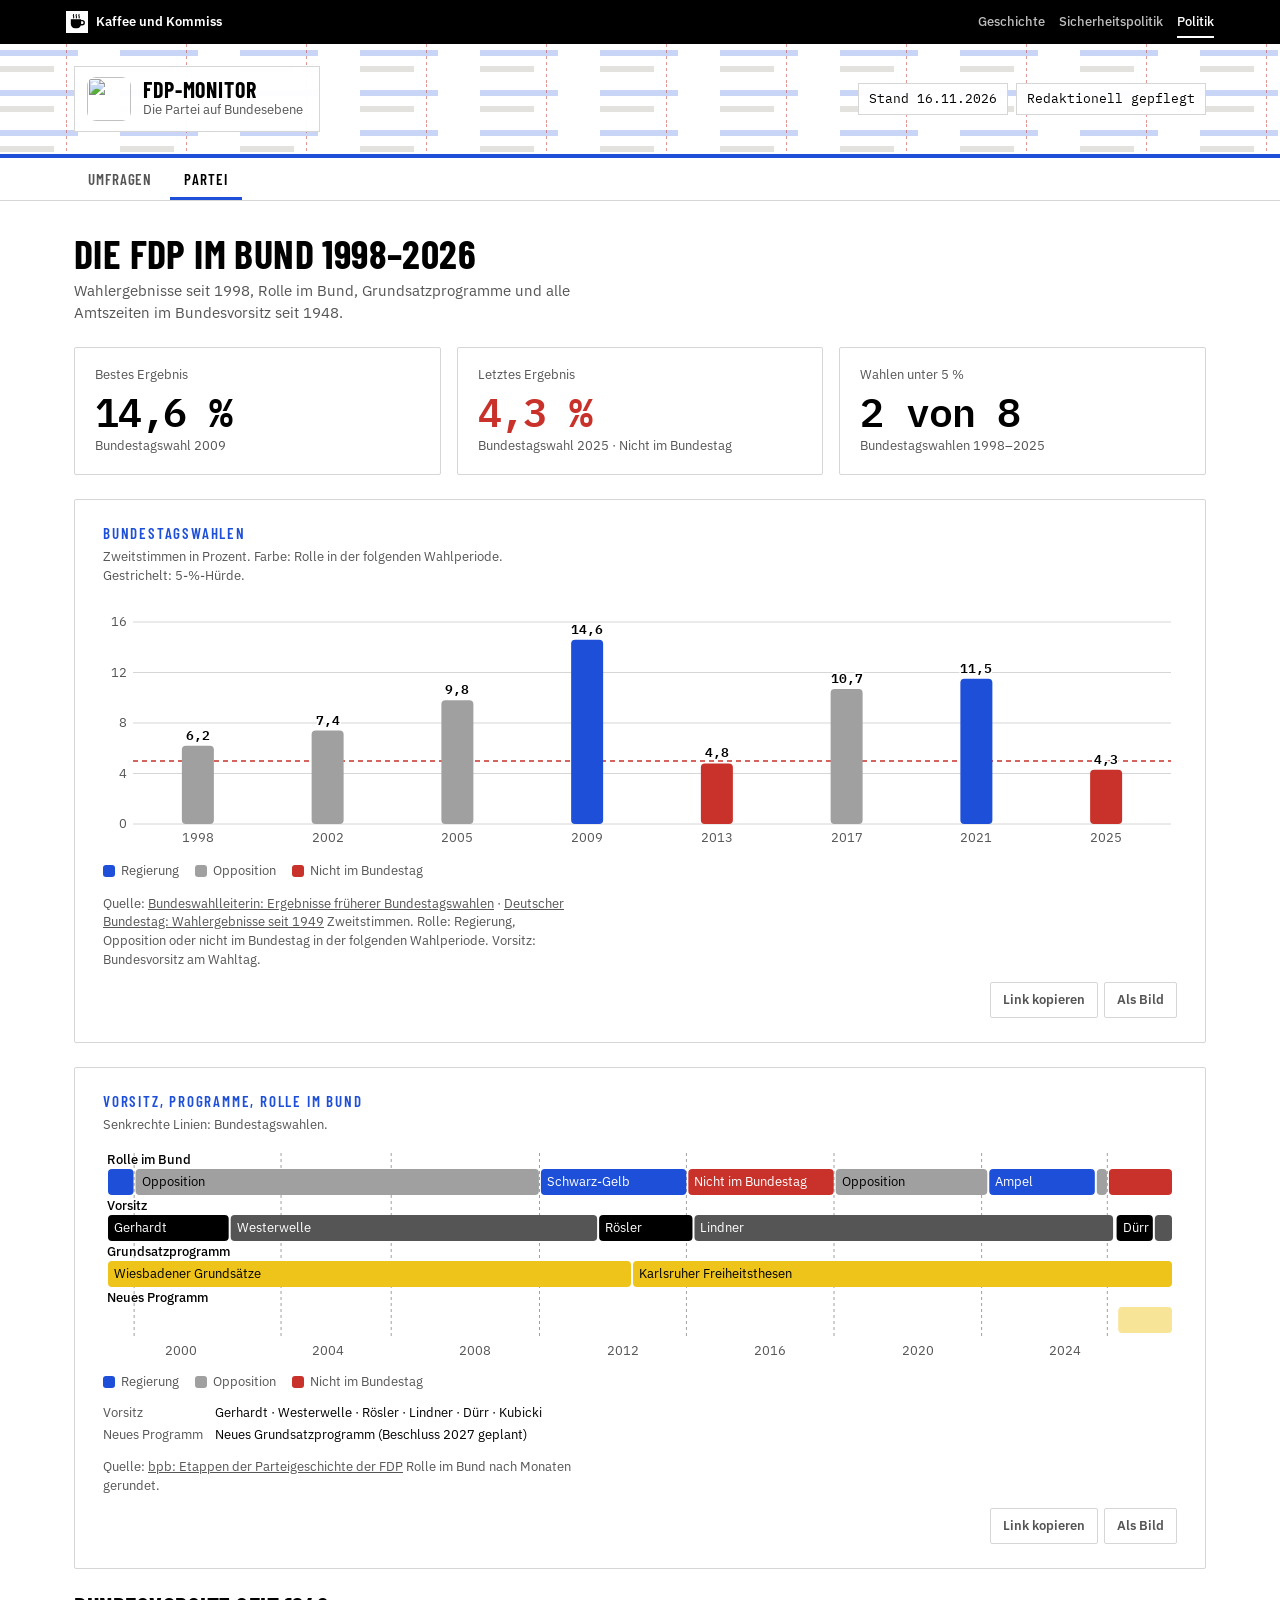
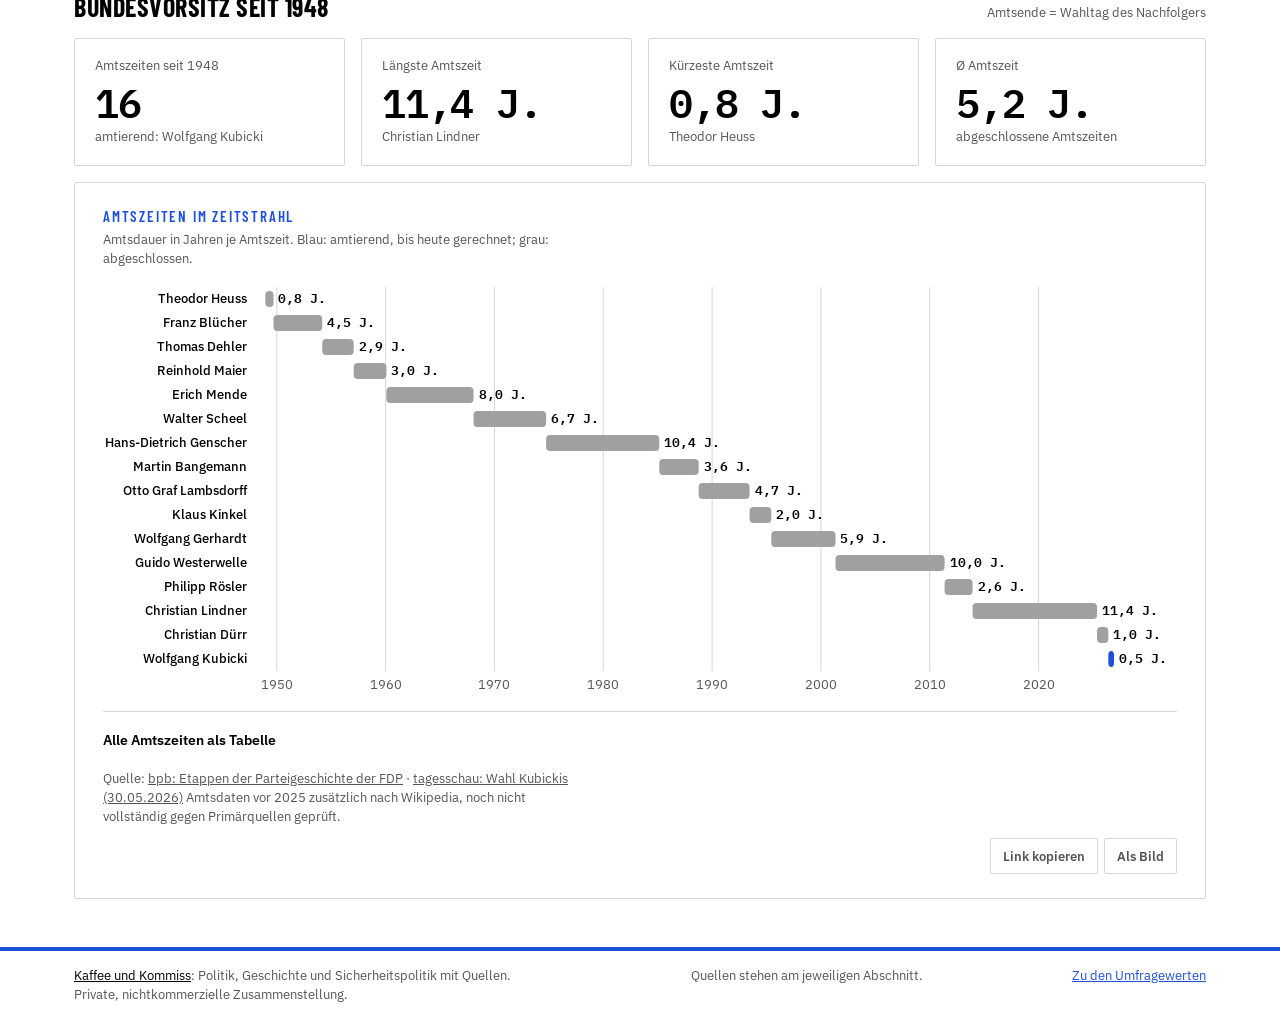
==== partei.html @ b74c3bbc "Neutrales Schwarz-Weiß und Texte wie in den anderen Monitoren - bereich.css: Tinte #000, Grau #555 s" ====
<!doctype html>
<html lang="de" class="kk-b-poli">
<head>
<meta charset="utf-8">
<meta name="viewport" content="width=device-width, initial-scale=1">
<title>FDP-Monitor · Partei</title>
<meta name="description" content="FDP auf Bundesebene 1998–2026: Wahlergebnisse, Rolle im Bund, Vorsitz und Grundsatzprogramme.">
<link rel="canonical" href="https://kaffeeundkommiss.github.io/fdp-monitor/partei.html">
<!-- Vorschaukarten für Social Media und Blogs. Bilder erzeugt og/make-og.py (Routine, wöchentlich). -->
<meta property="og:type" content="website">
<meta property="og:site_name" content="FDP-Monitor">
<meta property="og:locale" content="de_DE">
<meta property="og:title" content="FDP-Monitor · Partei">
<meta property="og:description" content="FDP auf Bundesebene 1998–2026: Wahlergebnisse, Rolle im Bund, Vorsitz und Grundsatzprogramme.">
<meta property="og:url" content="https://kaffeeundkommiss.github.io/fdp-monitor/partei.html">
<meta property="og:image" content="https://kaffeeundkommiss.github.io/fdp-monitor/og/partei.png">
<meta property="og:image:width" content="1200">
<meta property="og:image:height" content="630">
<meta property="og:image:alt" content="Balkendiagramm der FDP-Bundestagswahlergebnisse seit 1998 mit 5-%-Hürde">
<meta name="twitter:card" content="summary_large_image">
<meta name="twitter:title" content="FDP-Monitor · Partei">
<meta name="twitter:description" content="FDP auf Bundesebene 1998–2026: Wahlergebnisse, Rolle im Bund, Vorsitz und Grundsatzprogramme.">
<meta name="twitter:image" content="https://kaffeeundkommiss.github.io/fdp-monitor/og/partei.png">
<link rel="icon" href="icons/favicon.ico" sizes="32x32">
<link rel="icon" href="icons/favicon.svg" type="image/svg+xml">
<link rel="apple-touch-icon" sizes="180x180" href="icons/apple-touch-icon.png">
<link rel="manifest" href="manifest.webmanifest">
<meta name="theme-color" content="#000000">
<meta name="apple-mobile-web-app-title" content="FDP-Monitor">
<meta name="apple-mobile-web-app-capable" content="yes">
<link rel="preconnect" href="https://fonts.googleapis.com">
<link rel="preconnect" href="https://fonts.gstatic.com" crossorigin>
<link href="https://fonts.googleapis.com/css2?family=Barlow+Condensed:wght@500;600;700&family=IBM+Plex+Sans:wght@400;500;600;700&family=IBM+Plex+Mono:wght@400;500;600&display=swap" rel="stylesheet">
<link rel="stylesheet" href="basis.css">
<link rel="stylesheet" href="partei.css?v=2">
<link rel="stylesheet" href="bereich.css?v=2">
</head>
<body>
<div class="kk-leiste"><div class="kk-in">
  <a class="kk-haus" href="https://kaffeeundkommiss.github.io/"><img src="kk-tasse.svg" alt="" width="22" height="22"><span>Kaffee und Kommiss</span></a>
  <nav class="kk-bereiche" aria-label="Bereiche"><a href="https://kaffeeundkommiss.github.io/erster-Weltkrieg/">Geschichte</a><a href="https://kaffeeundkommiss.github.io/sicherheitspolitik/"><span class="kk-lang">Sicherheitspolitik</span><span class="kk-kurz">Sicherheit</span></a><a href="https://kaffeeundkommiss.github.io/politik/" aria-current="true">Politik</a></nav>
</div></div>

<header class="top">
  <div class="wrap">
    <div class="marke">
      <img src="icons/icon.svg" width="40" height="40" alt="">
      <div>
        <div class="name">FDP-Monitor</div>
        <div class="unter">Die Partei auf Bundesebene</div>
      </div>
    </div>
    <div class="badges">
      <span id="stand">Stand wird geladen …</span>
      <span>Redaktionell gepflegt</span>
    </div>
  </div>
</header>
<nav class="seiten" aria-label="Seiten">
  <div class="wrap">
    <a href="index.html">Umfragen</a>
    <a href="partei.html" aria-current="page">Partei</a>
  </div>
</nav>

<main>
  <section class="einleitung">
    <h1>Die FDP im Bund 1998–2026</h1>
    <p>Wahlergebnisse seit 1998, Rolle im Bund, Grundsatzprogramme und alle Amtszeiten im Bundesvorsitz seit 1948.</p>
  </section>

  <section class="kennzahlen" id="kennzahlen" aria-label="Kennzahlen"></section>

  <section class="karte diagramm" id="bundestagswahlen" aria-labelledby="wahlen-titel" data-teilen="Bundestagswahlen" data-quelle="Bundeswahlleiterin">
    <h2 id="wahlen-titel">Bundestagswahlen</h2>
    <p class="sub">Zweitstimmen in Prozent. Farbe: Rolle in der folgenden Wahlperiode. Gestrichelt: 5-%-Hürde.</p>
    <div class="chart" id="chart-wahlen"></div>
    <div class="legende" id="legende-wahlen"></div>
    <p class="quelle" data-beleg="wahlen"></p>
  </section>


  <section class="karte diagramm" id="zeitleiste" aria-labelledby="zeit-titel" data-teilen="Vorsitz, Programme, Rolle im Bund" data-quelle="bpb, Bundeswahlleiterin">
    <h2 id="zeit-titel">Vorsitz, Programme, Rolle im Bund</h2>
    <p class="sub">Senkrechte Linien: Bundestagswahlen.</p>
    <div class="chart" id="chart-zeit"></div>
    <div class="legende" id="legende-zeit"></div>
    <dl class="zeit-schluessel" id="schluessel-zeit" hidden></dl>
    <p class="quelle" data-beleg="zeitleiste"></p>
  </section>

  <section class="vorsitz" id="vorsitz" aria-labelledby="vorsitz-titel">
    <div class="kopfzeile">
      <h2 id="vorsitz-titel">Bundesvorsitz seit 1948</h2>
      <span class="hint">Amtsende = Wahltag des Nachfolgers</span>
    </div>
    <div class="kennzahlen" id="vorsitz-kennzahlen"></div>
    <div class="karte diagramm" id="vorsitzende" data-teilen="Bundesvorsitz" data-quelle="bpb, tagesschau">
      <h2 id="vorsitz-chart-titel">Amtszeiten im Zeitstrahl</h2>
      <p class="sub">Amtsdauer in Jahren je Amtszeit. Blau: amtierend, bis heute gerechnet; grau: abgeschlossen.</p>
      <div class="chart" id="chart-vorsitz"></div>
      <details class="vtab">
        <summary>Alle Amtszeiten als Tabelle</summary>
        <div class="tabelle">
          <table id="tabelle-vorsitz">
            <thead><tr><th class="zahl">Nr.</th><th>Name</th><th>Beginn</th><th>Ende</th><th class="zahl">Jahre</th></tr></thead>
            <tbody></tbody>
          </table>
        </div>
      </details>
      <p class="quelle" data-beleg="vorsitz"></p>
    </div>
  </section>

</main>

<footer>
  <div class="wrap">
    <p class="kk-satz"><a href="https://kaffeeundkommiss.github.io/">Kaffee und Kommiss</a>: Politik, Geschichte und Sicherheitspolitik mit Quellen. Private, nichtkommerzielle Zusammenstellung.</p>
    <span>Quellen stehen am jeweiligen Abschnitt.</span>
    <span><a href="index.html">Zu den Umfragewerten</a></span>
  </div>
</footer>

<!-- ?v= bei jeder Änderung an monitor-utils.js / partei-utils.js hochzählen (Browser-Cache). -->
<script src="monitor-utils.js?v=3"></script>
<script src="partei-utils.js?v=3"></script>
<script src="teilen.js?v=2"></script>
<script src="partei-seite.js?v=3"></script>
</body>
</html>
---- basis.css ----
/* Kaffee und Kommiss: gemeinsames Grundsystem aller Bereiche (Variante B, 08.11.2026).
   Original im Repo kaffeeundkommiss/kaffeeundkommiss.github.io, Kopien in den Bereichs-Repos bitte gleich halten.
   Jeder Bereich setzt nur --kk-akzent, --kk-akzent-hell, --kk-kopf, --kk-muster und --kk-markierung. */
:root{
  --kk-grund:#F3F0E8; --kk-papier:#FFFDF8; --kk-tinte:#23211C; --kk-grau:#625B4E; --kk-linie:#DAD2C2;
  --kk-schild:rgba(255,253,248,.95); --kk-dimm:transparent;
  --kk-leiste:#000000; --kk-leiste-ink:#FFFFFF; --kk-leiste-mute:#BDBDBD;
  --kk-titel:"Barlow Condensed","Arial Narrow",system-ui,sans-serif;
  --kk-text:"IBM Plex Sans",system-ui,-apple-system,"Segoe UI",sans-serif;
  --kk-mono:"IBM Plex Mono",ui-monospace,"SF Mono",Menlo,monospace;
  --kk-max:960px;
  --kk-akzent:#2C281F; --kk-akzent-hell:#EEE6D6; --kk-kopf:#E9E2D3; --kk-muster:none; --kk-markierung:#CBB18C;
}
@media (prefers-color-scheme: dark){
  :root:not([data-theme="light"]){
    --kk-grund:#1D1B16; --kk-papier:#26231C; --kk-tinte:#ECE5D6; --kk-grau:#B3A891; --kk-linie:#3B362B;
    --kk-schild:rgba(38,35,28,.95); --kk-dimm:rgba(20,18,14,.5); --kk-leiste:#000000;
    --kk-akzent:#CBB18C; --kk-akzent-hell:#3A3427; --kk-kopf:#2E2A22;
  }
}
:root[data-theme="dark"]{
  --kk-grund:#1D1B16; --kk-papier:#26231C; --kk-tinte:#ECE5D6; --kk-grau:#B3A891; --kk-linie:#3B362B;
  --kk-schild:rgba(38,35,28,.95); --kk-dimm:rgba(20,18,14,.5); --kk-leiste:#000000;
  --kk-akzent:#CBB18C; --kk-akzent-hell:#3A3427; --kk-kopf:#2E2A22;
}

/* Leiste ganz oben: Rückweg zur Startseite und Wechsel zwischen den Bereichen.
   Seit 10.11.2026 auf allen Seiten fest Schwarz-Weiß (schwarze Tasse auf Weiß), unabhängig von Bereich und Modus. */
.kk-leiste{background:#000;color:#fff;font:500 13px/1.2 var(--kk-text)}
.kk-leiste .kk-in{max-width:var(--kk-max);margin:0 auto;padding:6px max(16px,env(safe-area-inset-right,0px)) 6px max(16px,env(safe-area-inset-left,0px));
  display:flex;align-items:center;justify-content:space-between;gap:12px}
.kk-haus{display:inline-flex;align-items:center;gap:8px;color:inherit;text-decoration:none;font-weight:600;white-space:nowrap;min-height:32px}
.kk-haus img{width:22px;height:22px;flex:none}
.kk-bereiche{display:flex;gap:14px}
.kk-bereiche a{color:#BDBDBD;text-decoration:none;white-space:nowrap;padding:8px 0 6px;border-bottom:2px solid transparent}
.kk-bereiche a:hover{color:#fff}
.kk-bereiche a[aria-current]{color:#fff;border-bottom-color:#fff}
.kk-leiste a:focus-visible{outline:2px solid #fff;outline-offset:2px}
.kk-kurz{display:none}
@media (max-width:520px){ .kk-lang{display:none} .kk-kurz{display:inline} .kk-bereiche{gap:12px} }
@media (max-width:360px){ .kk-haus span{display:none} }

/* Kopfband mit Bereichsmuster und Schild */
.kk-kopf{background:linear-gradient(var(--kk-dimm),var(--kk-dimm)),var(--kk-muster),var(--kk-kopf);border-bottom:4px solid var(--kk-akzent)}
.kk-schild{display:inline-flex;align-items:center;gap:12px;background:var(--kk-schild);padding:10px 16px 10px 12px;border:1px solid var(--kk-linie);color:var(--kk-tinte);text-decoration:none}
.kk-name{font:700 22px/1.05 var(--kk-titel);text-transform:uppercase;letter-spacing:.04em}
.kk-unter{font:400 13px/1.35 var(--kk-text);color:var(--kk-grau)}

/* Fuß */
.kk-fuss{border-top:4px solid var(--kk-akzent);background:var(--kk-papier);color:var(--kk-grau);font:400 13px/1.5 var(--kk-text)}
.kk-fuss .kk-in{max-width:var(--kk-max);margin:0 auto;padding:14px 16px 28px}
.kk-fuss p{margin:4px 0}
.kk-fuss a{color:var(--kk-tinte)}

/* Bereiche: Akzentfarbe, Kopfmuster, Markierung in der Leiste. Klasse am <html>-Element. */
.kk-b-gesch{--kk-akzent:#AD281D;--kk-akzent-hell:#F3DEDA;--kk-kopf:#E4E6E0;--kk-markierung:#E4533F;--kk-muster:url("data:image/svg+xml,%3Csvg xmlns='http://www.w3.org/2000/svg' width='48' height='48'%3E%3Cpath d='M0 .5H48M.5 0V48' stroke='%23AD281D' stroke-opacity='.25'/%3E%3Cpath d='M0 24.5H48M24.5 0V48' stroke='%23787060' stroke-opacity='.14'/%3E%3C/svg%3E")}
.kk-b-sipo{--kk-akzent:#4C5233;--kk-akzent-hell:#E4E5D6;--kk-kopf:#CBB18C;--kk-markierung:#A4AE7A;--kk-muster:url("tarn.svg")}
.kk-b-poli{--kk-akzent:#1E4FD8;--kk-akzent-hell:#E3EAFB;--kk-kopf:#ECEEF3;--kk-markierung:#7C9BF0;--kk-muster:url("data:image/svg+xml,%3Csvg xmlns='http://www.w3.org/2000/svg' width='120' height='40'%3E%3Crect y='6' width='78' height='6' fill='%231E4FD8' fill-opacity='.24'/%3E%3Crect y='22' width='54' height='6' fill='%23787060' fill-opacity='.2'/%3E%3Cpath d='M66.5 0V40' stroke='%23C8322B' stroke-opacity='.5' stroke-dasharray='3 3'/%3E%3C/svg%3E")}
@media (prefers-color-scheme: dark){
  :root.kk-b-gesch:not([data-theme="light"]),:root:not([data-theme="light"]) .kk-b-gesch{--kk-akzent:#E4533F;--kk-akzent-hell:#3D2420;--kk-kopf:#24221D;--kk-markierung:#E4533F}
  :root.kk-b-sipo:not([data-theme="light"]),:root:not([data-theme="light"]) .kk-b-sipo{--kk-akzent:#A4AE7A;--kk-akzent-hell:#2F3324;--kk-kopf:#CBB18C;--kk-markierung:#A4AE7A}
  :root.kk-b-poli:not([data-theme="light"]),:root:not([data-theme="light"]) .kk-b-poli{--kk-akzent:#7C9BF0;--kk-akzent-hell:#1F2740;--kk-kopf:#22242A;--kk-markierung:#7C9BF0}
}
:root[data-theme="dark"].kk-b-gesch,:root[data-theme="dark"] .kk-b-gesch{--kk-akzent:#E4533F;--kk-akzent-hell:#3D2420;--kk-kopf:#24221D;--kk-markierung:#E4533F}
:root[data-theme="dark"].kk-b-sipo,:root[data-theme="dark"] .kk-b-sipo{--kk-akzent:#A4AE7A;--kk-akzent-hell:#2F3324;--kk-kopf:#CBB18C;--kk-markierung:#A4AE7A}
:root[data-theme="dark"].kk-b-poli,:root[data-theme="dark"] .kk-b-poli{--kk-akzent:#7C9BF0;--kk-akzent-hell:#1F2740;--kk-kopf:#22242A;--kk-markierung:#7C9BF0}

/* Lesefluss: Zeilenlänge für Fließtext begrenzen. 36em ergibt etwa 70–75 Zeichen je Zeile (Startwert).
   :where() hat keine Spezifität, seiteneigene max-width-Regeln gehen daher immer vor. */
:where(p,dd){max-width:36em}
:where(.srcs,.srclist)>li{max-width:40em}
/* Kurze Übergänge für Links und Schaltflächen, abgeschaltet bei „Bewegung reduzieren“ */
:where(a,button,summary){transition:color .15s ease,background-color .15s ease,border-color .15s ease,text-decoration-color .15s ease,opacity .15s ease}
@media (prefers-reduced-motion:reduce){:where(a,button,summary){transition:none}}
---- partei.css ----
/* Gestaltung von partei.html. */
  /* Farben und Schrift wie index.html. Rollen: Regierung = --ueber, Opposition = --opp,
     nicht im Bundestag = --huerde (dieselbe Farbe wie die 5-%-Hürde). */
  :root{
    --bg:#F5F6F2; --paper:#FFFFFF; --ink:#171A21; --mute:#5E6470; --line:#E3E5DE;
    --rail:#EEF0EA; --hair:#F0F1EC;
    --ueber:#1E4FD8; --huerde:#C8322B; --opp:#A0A0A0;
    --body:"IBM Plex Sans",system-ui,sans-serif;
    --mono:"IBM Plex Mono",ui-monospace,monospace;
    --max:1180px; --r:14px;
  }
  *{box-sizing:border-box}
  html{-webkit-text-size-adjust:100%}
  body{margin:0;background:var(--bg);color:var(--ink);font-family:var(--body);font-size:15px;line-height:1.45}
  a{color:var(--ueber)} a:hover{color:#163BA3}
  .wrap{max-width:var(--max);margin:0 auto;padding:0 24px}
  h2{margin:0;font-size:22px;font-weight:700;letter-spacing:-.01em}

  /* ---------- Kopf (wie index.html) ---------- */
  header.top{background:var(--ink);color:#F5F6F2}
  header.top .wrap{display:flex;flex-wrap:wrap;align-items:center;justify-content:space-between;gap:16px;padding-top:18px;padding-bottom:18px}
  .marke{display:flex;align-items:center;gap:14px}
  .marke img{width:40px;height:40px;display:block;border-radius:9px}
  .marke .name{font-weight:700;font-size:20px;letter-spacing:-.01em}
  .marke .unter{font-size:13px;color:#B9BDC6}
  .badges{display:flex;flex-wrap:wrap;gap:8px;font-family:var(--mono);font-size:13px}
  .badges span{padding:6px 10px;border:1px solid #3A3F4B;border-radius:6px;white-space:nowrap}
  nav.seiten{background:var(--ink);border-top:1px solid #2A2E38}
  nav.seiten .wrap{display:flex;gap:4px}
  nav.seiten a{color:#B9BDC6;text-decoration:none;font-weight:600;font-size:14px;padding:12px 14px;border-bottom:3px solid transparent}
  nav.seiten a:hover{color:#F5F6F2}
  nav.seiten a[aria-current="page"]{color:#F5F6F2;border-bottom-color:#EFC41A}
  nav.seiten a:focus-visible{outline:2px solid #EFC41A;outline-offset:-2px}

  main{max-width:var(--max);margin:0 auto;padding:32px 24px 8px;display:flex;flex-direction:column;gap:24px}
  .karte{background:var(--paper);border:1px solid var(--line);border-radius:var(--r)}
  .einleitung h1{margin:0;font-size:28px;font-weight:700;letter-spacing:-.015em}
  .einleitung p{margin:6px 0 0;color:var(--mute);max-width:36em}

  .kennzahlen{display:grid;grid-template-columns:repeat(auto-fit,minmax(200px,1fr));gap:16px}
  .kennzahlen .karte{padding:18px 20px}
  .kennzahlen .lbl{font-size:13px;color:var(--mute)}
  .kennzahlen .num{font-family:var(--mono);font-weight:600;font-size:40px;letter-spacing:-.03em;line-height:1.1;margin-top:4px}
  .kennzahlen .num.rot{color:var(--huerde)}
  .kennzahlen .sub{font-size:13px;color:var(--mute);margin-top:4px}

  .diagramm{padding:24px 28px;min-width:0}
  .diagramm h2{font-size:15px;font-weight:600;text-transform:uppercase;letter-spacing:.06em;color:var(--mute)}
  .diagramm .sub{margin:6px 0 14px;font-size:13px;color:var(--mute);max-width:36em}
  .chart{position:relative;min-height:240px}
  .chart svg{display:block;width:100%;height:auto;overflow:visible}
  .chart text{font-family:var(--body);font-size:13px;fill:var(--mute)}
  .chart text.stark{fill:var(--ink);font-weight:500}
  .chart text.wert{font-family:var(--mono);font-weight:600;fill:var(--ink)}
  /* Werte über Linien freistellen, wie .fv-frei auf der Umfrageseite */
  .chart text.frei{paint-order:stroke fill;stroke:var(--paper);stroke-width:3.5px;stroke-linejoin:round}
  .legende{display:flex;flex-wrap:wrap;gap:6px 16px;margin-top:12px;font-size:13px;color:var(--mute)}
  .legende span{display:inline-flex;align-items:center;gap:6px}
  .legende i{width:12px;height:12px;border-radius:3px;display:inline-block}

  #chart-zeit{min-height:0}
  /* Schlüssel unter der Zeitleiste: nennt, was in zu schmalen Balken nicht beschriftet ist */
  .zeit-schluessel{margin:12px 0 0;display:grid;grid-template-columns:auto 1fr;gap:4px 12px;font-size:13px;line-height:1.4}
  .zeit-schluessel dt{color:var(--mute)}
  .zeit-schluessel dd{margin:0}

  .tip{position:absolute;pointer-events:none;display:none;z-index:2;max-width:280px;
    background:var(--paper);border:1px solid var(--line);border-radius:8px;
    padding:8px 10px;font-size:13px;line-height:1.45;box-shadow:0 4px 14px rgba(23,26,33,.16)}
  .tip .k{font-family:var(--mono);color:var(--mute);margin-bottom:2px}
  .tip .m{font-weight:600}

  .kopfzeile{display:flex;justify-content:space-between;align-items:baseline;flex-wrap:wrap;gap:8px}
  .kopfzeile .hint{font-size:13px;color:var(--mute)}
  .vorsitz{display:flex;flex-direction:column;gap:16px}
  details.vtab{margin-top:16px;border-top:1px solid var(--line);padding-top:12px}
  details.vtab>summary{cursor:pointer;font-size:14px;font-weight:600;min-height:32px;display:flex;align-items:center}
  details.vtab>summary:focus-visible{outline:2px solid var(--ueber);outline-offset:2px}
  .tabelle{overflow-x:auto;margin-top:8px}
  .tabelle table{width:100%;border-collapse:collapse;font-size:14px;min-width:420px}
  .tabelle th{text-align:left;padding:8px 12px;font-size:13px;font-weight:600;text-transform:uppercase;letter-spacing:.05em;color:var(--mute)}
  .tabelle td{padding:8px 12px;border-top:1px solid var(--hair)}
  .tabelle td.zahl,.tabelle th.zahl{text-align:right;font-family:var(--mono)}
  .tabelle td.datum{font-family:var(--mono);color:var(--mute)}
  .tabelle tr.laufend td{font-weight:600}
  .quelle{margin:14px 0 0;font-size:13px;color:var(--mute)}
  .quelle a{color:var(--mute)}
  .fehler{padding:20px;font-size:14px;color:#8A1C12;background:#FDECEA;border-radius:var(--r)}

  footer{margin-top:40px}
  footer .wrap{border-top:1px solid var(--line);padding:20px 0 48px;display:flex;flex-wrap:wrap;justify-content:space-between;gap:12px;font-size:13px;color:var(--mute)}

  @media(max-width:599px){
    .wrap,main{padding-left:16px;padding-right:16px}
    main{padding-top:20px}
    .einleitung h1{font-size:24px}
    .diagramm{padding:18px 16px}
    .kennzahlen{grid-template-columns:repeat(2,minmax(0,1fr));gap:10px}
    .kennzahlen .karte{padding:14px}
    .kennzahlen .num{font-size:26px}
    .zeit-schluessel{grid-template-columns:1fr;gap:0}
    .zeit-schluessel dd{margin-bottom:8px}
  }
---- bereich.css ----
/* Bereichsnote Politik im Grundsystem Kaffee und Kommiss (basis.css): Blau, Umfragebalken im Kopfband, gelbes Signet.
   Schwarz, Weiß und neutrale Grautöne ohne Farbstich (17.11.2026); Farbe tragen nur Daten, Akzent und Signet.
   Überschreibt Grundfarben, Kopf, Navigation, Fuß und Ecken von index.html und partei.html.
   Die Seite hat keinen Dunkelmodus, deshalb bleibt auch das Grundsystem hell. */
:root.kk-b-poli { --kk-max: 1180px;
  --bg: #FFFFFF; --paper: #FFFFFF; --ink: #000000; --mute: #555555; --line: #D6D6D6; --rail: #ECECEC; --hair: #EEEEEE;
  --keine-bg: #EEEEEE; --keine-fg: #555555; --r: 2px;
  /* weiß wie Startseite und Politik-Übersicht (10.11.2026) */
  --kk-grund: #FFFFFF; --kk-papier: #FFFFFF; --kk-tinte: #000000; --kk-grau: #555555; --kk-linie: #D6D6D6;
  --kk-schild: rgba(255,255,255,.96); --kk-kopf: #FFFFFF }
@media (prefers-color-scheme: dark) { :root.kk-b-poli:not([data-theme="light"]) {
  --kk-grund: #FFFFFF; --kk-papier: #FFFFFF; --kk-tinte: #000000; --kk-grau: #555555; --kk-linie: #D6D6D6;
  --kk-schild: rgba(255,255,255,.96); --kk-dimm: transparent; --kk-leiste: #000000;
  --kk-akzent: #1E4FD8; --kk-akzent-hell: #E3EAFB; --kk-kopf: #FFFFFF; --kk-markierung: #7C9BF0; color-scheme: light } }

/* Kopf: Kopfband mit Umfragebalken statt dunklem Balken */
.kk-b-poli header.top { background: linear-gradient(var(--kk-dimm), var(--kk-dimm)), var(--kk-muster), var(--kk-kopf);
  color: var(--kk-tinte); border-bottom: 4px solid var(--kk-akzent) }
.kk-b-poli header.top .wrap { padding-top: 22px; padding-bottom: 22px }
.kk-b-poli .marke { background: var(--kk-schild); border: 1px solid var(--kk-linie); padding: 10px 16px 10px 12px; gap: 12px }
.kk-b-poli .marke img { width: 44px; height: 44px }
.kk-b-poli .marke .name { font: 700 22px/1.05 var(--kk-titel); text-transform: uppercase; letter-spacing: .04em }
.kk-b-poli .marke .unter { color: var(--kk-grau) }
.kk-b-poli .badges span { background: var(--kk-schild); border-color: var(--kk-linie); border-radius: 0 }
.kk-b-poli .badge-knopf { background: var(--kk-schild); border-color: var(--kk-akzent); color: var(--kk-akzent); border-radius: 0 }
.kk-b-poli .badge-knopf:hover { background: var(--kk-akzent); color: #fff }

/* Seitennavigation wie in den anderen Bereichen: helle Leiste, Versalien, Akzentstrich */
.kk-b-poli nav.seiten { background: var(--paper); border-top: 0; border-bottom: 1px solid var(--line) }
.kk-b-poli nav.seiten a { color: var(--mute); font: 600 15px/1.2 var(--kk-titel); text-transform: uppercase; letter-spacing: .06em; padding: 12px 14px 9px }
.kk-b-poli nav.seiten a:hover { color: var(--ink) }
.kk-b-poli nav.seiten a[aria-current="page"] { color: var(--ink); border-bottom-color: var(--kk-akzent) }
.kk-b-poli nav.seiten a:focus-visible { outline-color: var(--kk-akzent) }

/* Überschriften in der Titelschrift */
.kk-b-poli main h2 { font: 700 26px/1.1 var(--kk-titel); text-transform: uppercase; letter-spacing: .02em }
.kk-b-poli .einleitung h1 { font: 700 clamp(30px, 5vw, 40px)/1.02 var(--kk-titel); text-transform: uppercase; letter-spacing: .01em }
.kk-b-poli .ueberschrift, .kk-b-poli .diagramm h2 { font: 600 15px/1.2 var(--kk-titel); letter-spacing: .12em; text-transform: uppercase; color: var(--kk-akzent) }

/* Eckige Formen wie im Grundsystem */
.kk-b-poli .karte, .kk-b-poli .kennzahlen > div, .kk-b-poli .chip, .kk-b-poli .momentaufnahme,
.kk-b-poli details.insts > summary, .kk-b-poli button, .kk-b-poli .kachel { border-radius: 2px }

/* Fuß: gemeinsamer Abschluss mit Akzentlinie */
.kk-b-poli footer { margin-top: 40px; background: var(--paper); border-top: 4px solid var(--kk-akzent) }
.kk-b-poli footer .wrap { border-top: 0; padding: 16px 24px 28px }
.kk-b-poli footer .kk-satz { flex-basis: 100%; margin: 0; color: var(--mute) }
.kk-b-poli footer .kk-satz a { color: var(--ink) }
@media (max-width: 599px) { .kk-b-poli footer .wrap { padding-left: 16px; padding-right: 16px } }
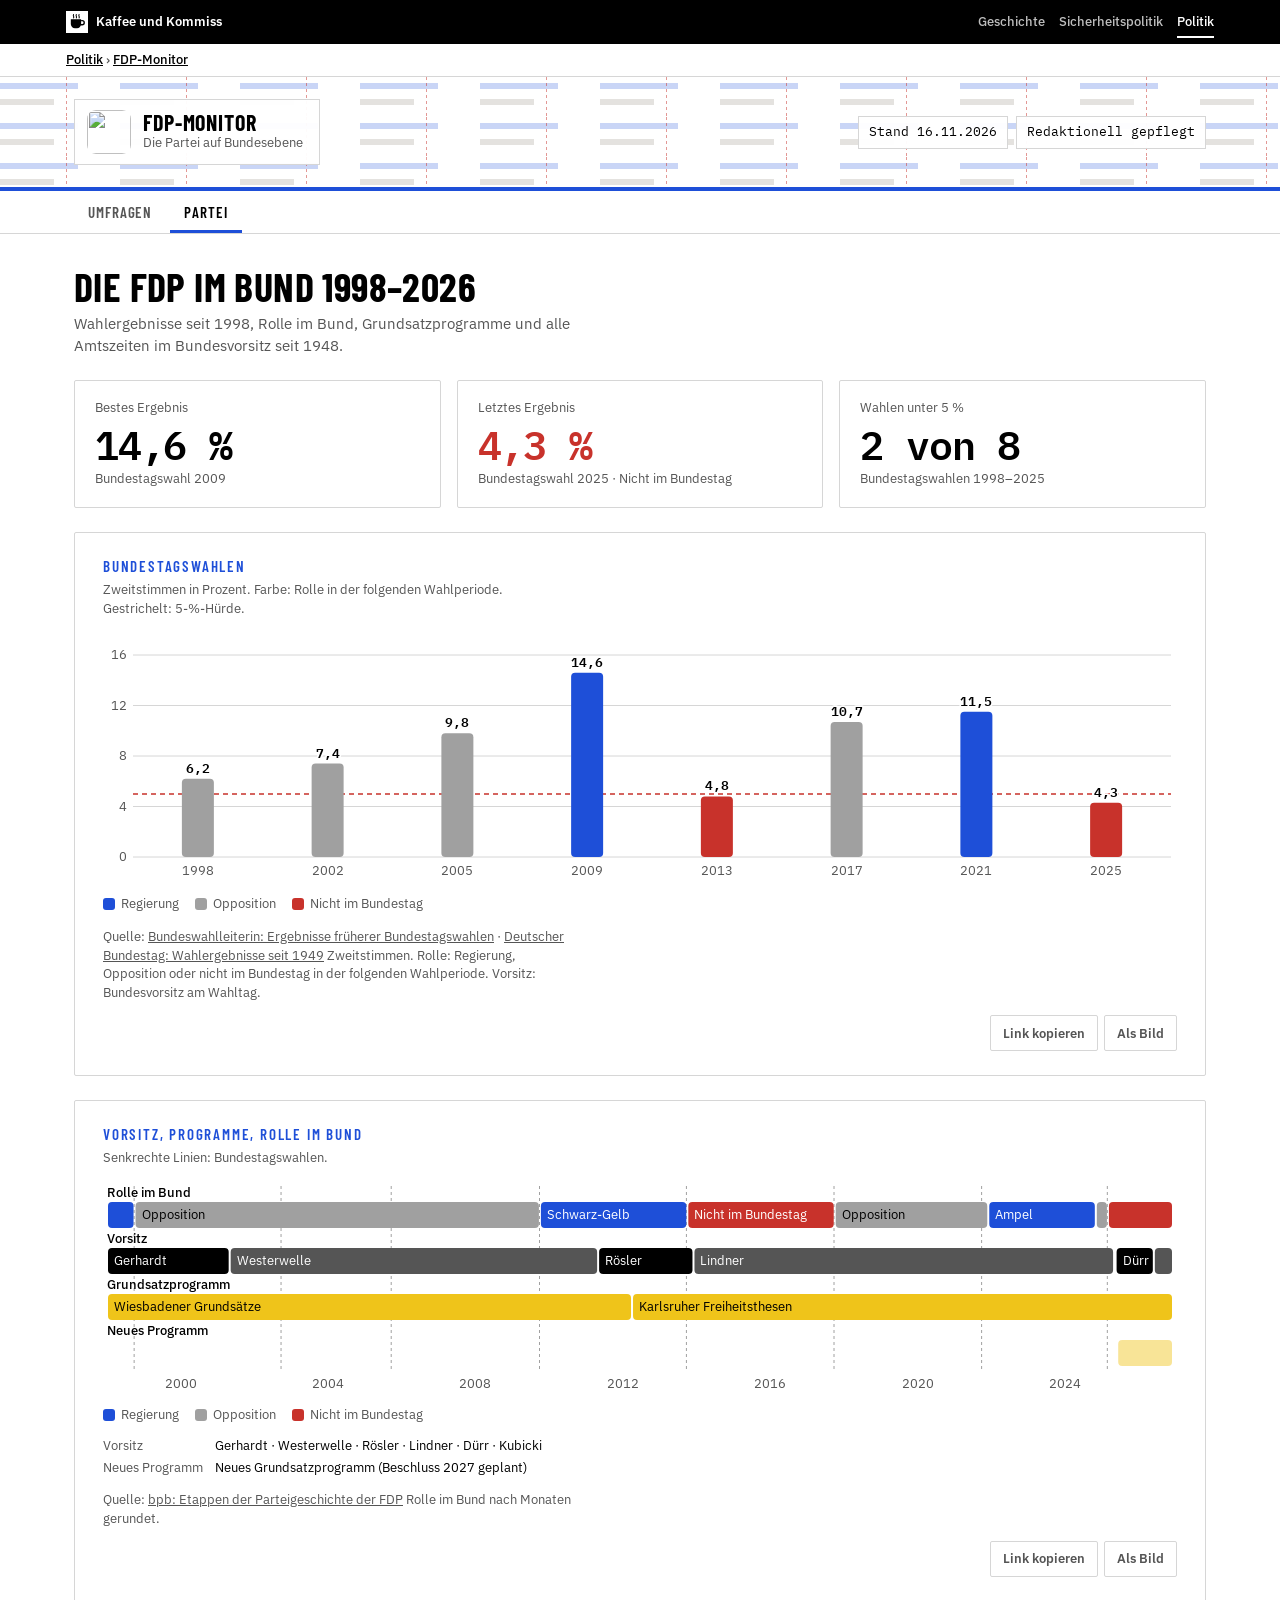
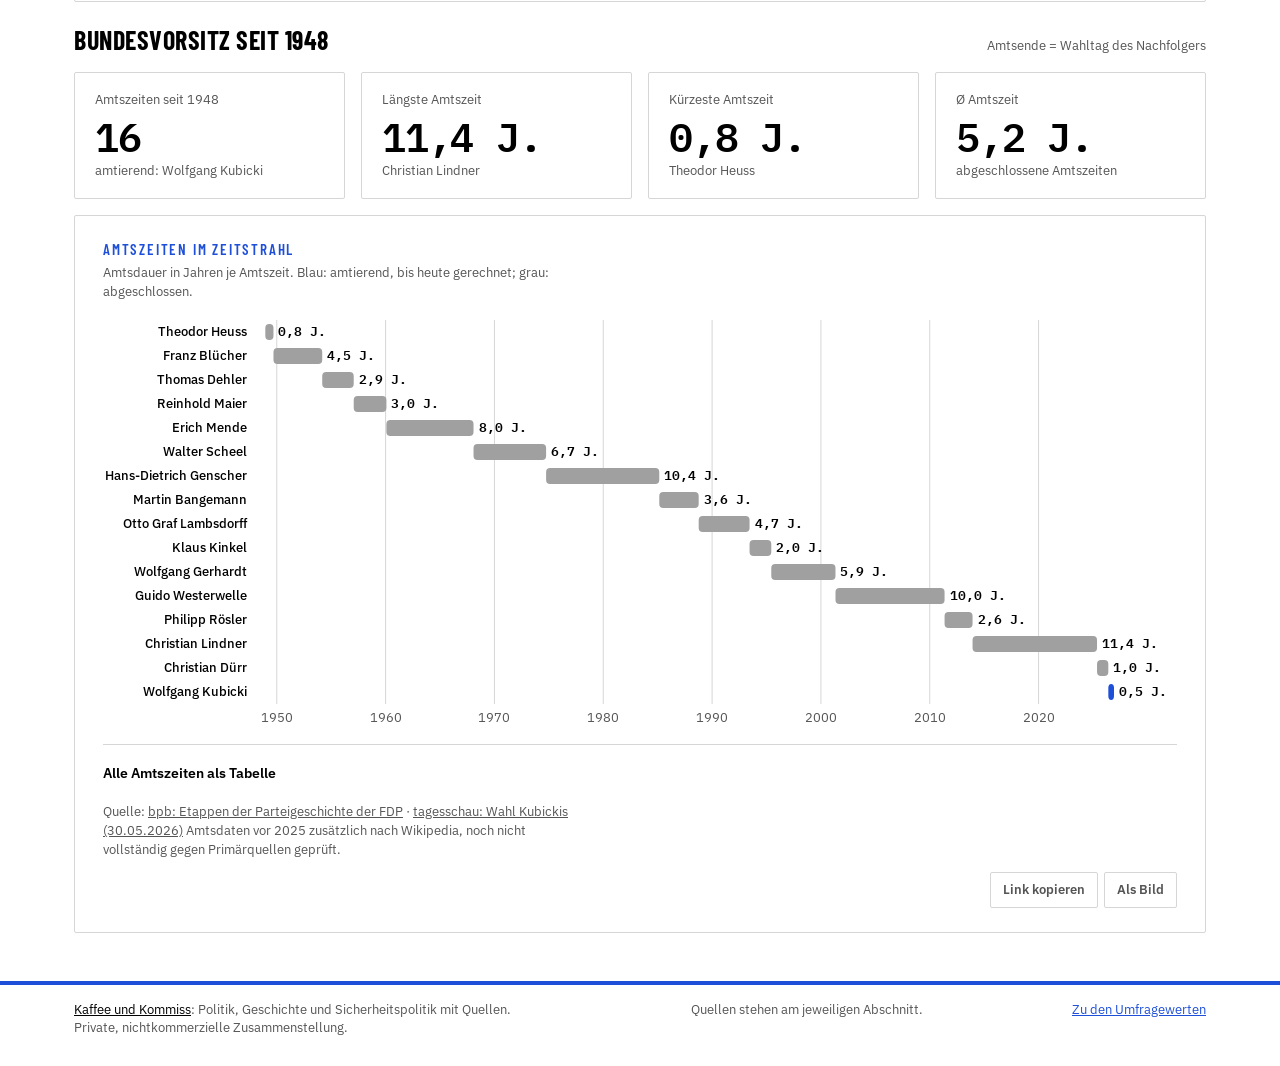
==== commit ab78325b: "Layoutprüfung: Barrierefreiheit und einheitlicher Seitenaufbau Co-Authored-By: Claude Opus 5.5 <nore" ====
--- a/partei.html
+++ b/partei.html
@@ -38,9 +38,10 @@
 <body>
 <div class="kk-leiste"><div class="kk-in">
   <a class="kk-haus" href="https://kaffeeundkommiss.github.io/"><img src="kk-tasse.svg" alt="" width="22" height="22"><span>Kaffee und Kommiss</span></a>
-  <nav class="kk-bereiche" aria-label="Bereiche"><a href="https://kaffeeundkommiss.github.io/erster-Weltkrieg/">Geschichte</a><a href="https://kaffeeundkommiss.github.io/sicherheitspolitik/"><span class="kk-lang">Sicherheitspolitik</span><span class="kk-kurz">Sicherheit</span></a><a href="https://kaffeeundkommiss.github.io/politik/" aria-current="true">Politik</a></nav>
+  <nav class="kk-bereiche" aria-label="Bereiche"><a href="https://kaffeeundkommiss.github.io/geschichte/">Geschichte</a><a href="https://kaffeeundkommiss.github.io/sicherheitspolitik/"><span class="kk-lang">Sicherheitspolitik</span><span class="kk-kurz">Sicherheit</span></a><a href="https://kaffeeundkommiss.github.io/politik/" aria-current="true">Politik</a></nav>
 </div></div>
 
+<nav class="kk-pfad" aria-label="Pfad"><div class="kk-in"><a href="https://kaffeeundkommiss.github.io/politik/">Politik</a> › <a href="index.html">FDP-Monitor</a></div></nav>
 <header class="top">
   <div class="wrap">
     <div class="marke">
--- a/basis.css
+++ b/basis.css
@@ -72,3 +72,9 @@
 /* Kurze Übergänge für Links und Schaltflächen, abgeschaltet bei „Bewegung reduzieren“ */
 :where(a,button,summary){transition:color .15s ease,background-color .15s ease,border-color .15s ease,text-decoration-color .15s ease,opacity .15s ease}
 @media (prefers-reduced-motion:reduce){:where(a,button,summary){transition:none}}
+
+/* Pfad zur Themenübersicht unter der Leiste */
+.kk-pfad{background:var(--kk-papier);border-bottom:1px solid var(--kk-linie);font:500 13px/1.4 var(--kk-text);color:var(--kk-grau)}
+.kk-pfad .kk-in{max-width:var(--kk-max);margin:0 auto;padding:7px max(16px,env(safe-area-inset-right,0px)) 7px max(16px,env(safe-area-inset-left,0px))}
+.kk-pfad a{color:var(--kk-tinte)}
+.kk-pfad [aria-current]{color:var(--kk-grau)}
--- a/bereich.css
+++ b/bereich.css
@@ -47,3 +47,6 @@
 .kk-b-poli footer .kk-satz { flex-basis: 100%; margin: 0; color: var(--mute) }
 .kk-b-poli footer .kk-satz a { color: var(--ink) }
 @media (max-width: 599px) { .kk-b-poli footer .wrap { padding-left: 16px; padding-right: 16px } }
+
+/* Monitorname ist auf der Umfrageseite die Hauptüberschrift (h1) */
+.marke h1.name { margin: 0 }
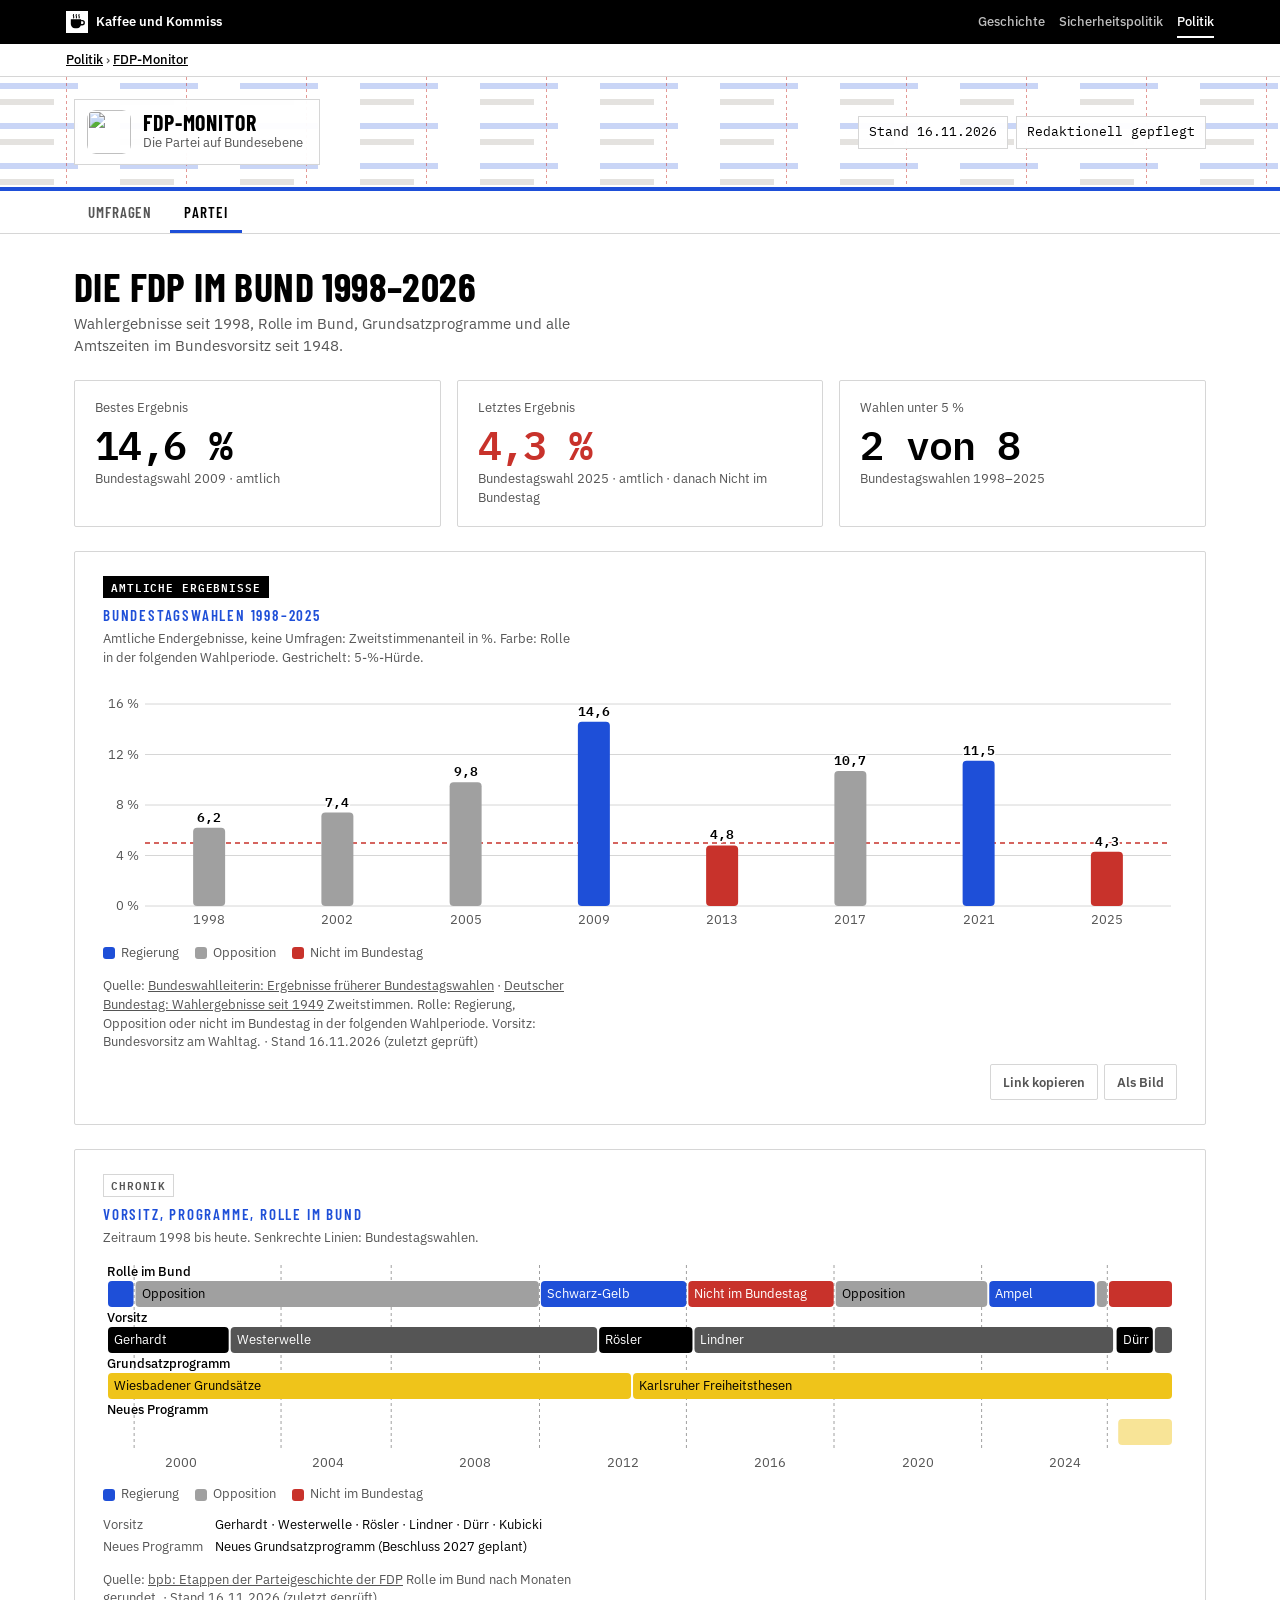
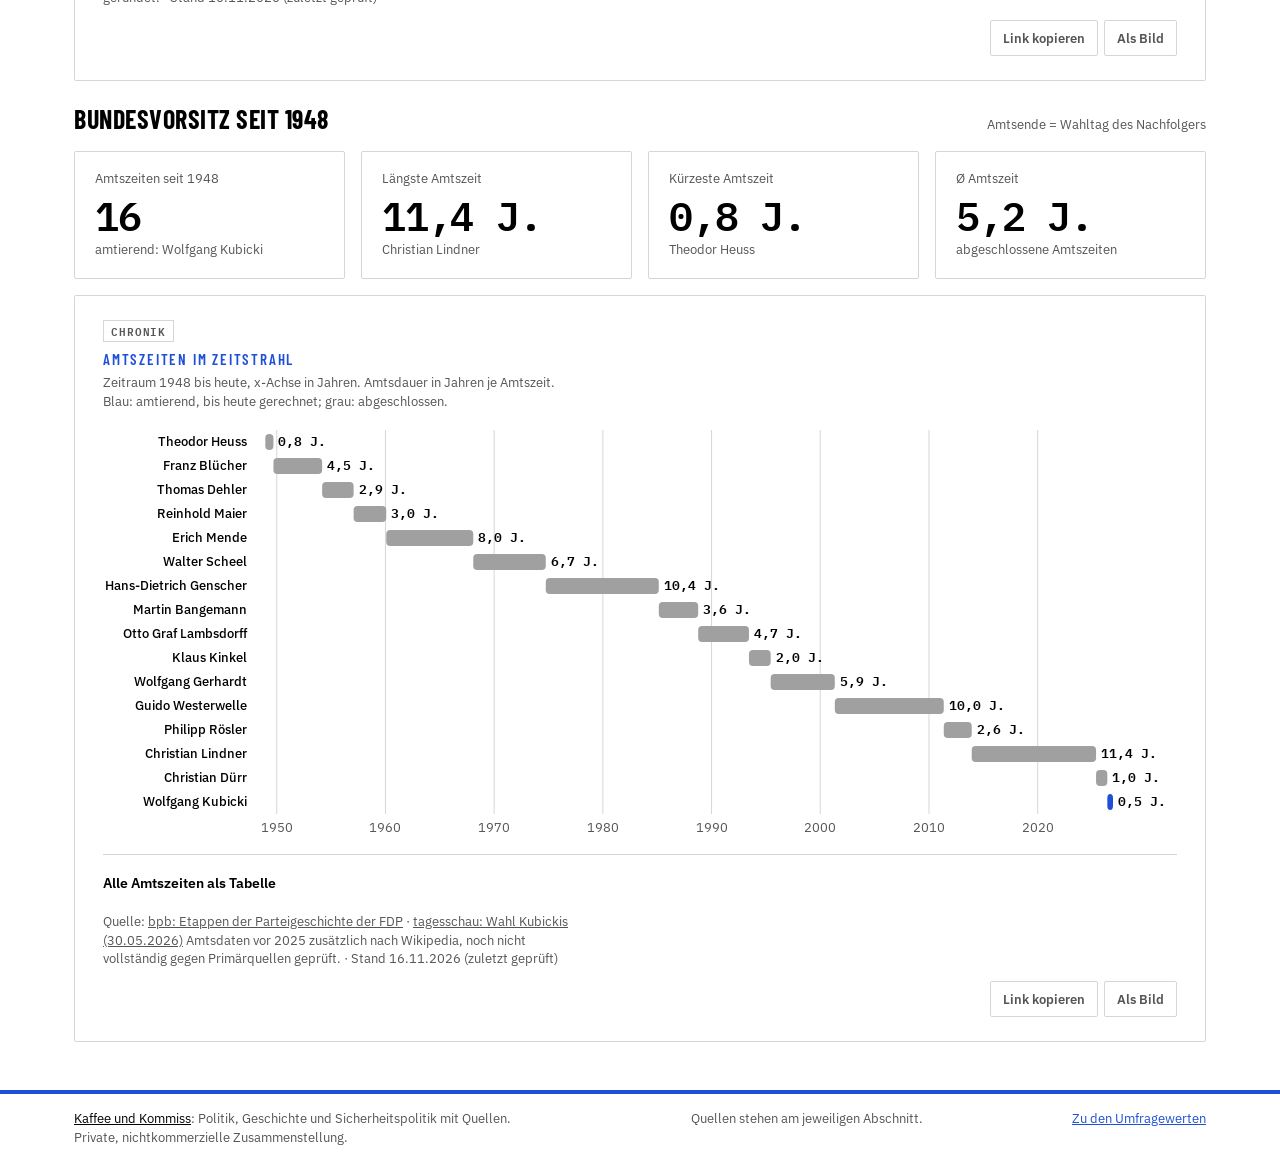
==== commit aea788b9: "Diagramme eindeutig beschriften: Umfrage, amtliches Ergebnis, Chronik Kennzeichen je Diagramm, Einhe" ====
--- a/partei.html
+++ b/partei.html
@@ -33,7 +33,7 @@
 <link href="https://fonts.googleapis.com/css2?family=Barlow+Condensed:wght@500;600;700&family=IBM+Plex+Sans:wght@400;500;600;700&family=IBM+Plex+Mono:wght@400;500;600&display=swap" rel="stylesheet">
 <link rel="stylesheet" href="basis.css">
 <link rel="stylesheet" href="partei.css?v=2">
-<link rel="stylesheet" href="bereich.css?v=2">
+<link rel="stylesheet" href="bereich.css?v=3">
 </head>
 <body>
 <div class="kk-leiste"><div class="kk-in">
@@ -73,8 +73,9 @@
   <section class="kennzahlen" id="kennzahlen" aria-label="Kennzahlen"></section>
 
   <section class="karte diagramm" id="bundestagswahlen" aria-labelledby="wahlen-titel" data-teilen="Bundestagswahlen" data-quelle="Bundeswahlleiterin">
+    <span class="art amtlich">Amtliche Ergebnisse</span>
     <h2 id="wahlen-titel">Bundestagswahlen</h2>
-    <p class="sub">Zweitstimmen in Prozent. Farbe: Rolle in der folgenden Wahlperiode. Gestrichelt: 5-%-Hürde.</p>
+    <p class="sub">Amtliche Endergebnisse, keine Umfragen: Zweitstimmenanteil in %. Farbe: Rolle in der folgenden Wahlperiode. Gestrichelt: 5-%-Hürde.</p>
     <div class="chart" id="chart-wahlen"></div>
     <div class="legende" id="legende-wahlen"></div>
     <p class="quelle" data-beleg="wahlen"></p>
@@ -82,8 +83,9 @@
 
 
   <section class="karte diagramm" id="zeitleiste" aria-labelledby="zeit-titel" data-teilen="Vorsitz, Programme, Rolle im Bund" data-quelle="bpb, Bundeswahlleiterin">
+    <span class="art chronik">Chronik</span>
     <h2 id="zeit-titel">Vorsitz, Programme, Rolle im Bund</h2>
-    <p class="sub">Senkrechte Linien: Bundestagswahlen.</p>
+    <p class="sub"><span id="zeit-zeitraum"></span>Senkrechte Linien: Bundestagswahlen.</p>
     <div class="chart" id="chart-zeit"></div>
     <div class="legende" id="legende-zeit"></div>
     <dl class="zeit-schluessel" id="schluessel-zeit" hidden></dl>
@@ -97,8 +99,9 @@
     </div>
     <div class="kennzahlen" id="vorsitz-kennzahlen"></div>
     <div class="karte diagramm" id="vorsitzende" data-teilen="Bundesvorsitz" data-quelle="bpb, tagesschau">
+      <span class="art chronik">Chronik</span>
       <h2 id="vorsitz-chart-titel">Amtszeiten im Zeitstrahl</h2>
-      <p class="sub">Amtsdauer in Jahren je Amtszeit. Blau: amtierend, bis heute gerechnet; grau: abgeschlossen.</p>
+      <p class="sub"><span id="vorsitz-zeitraum"></span>Amtsdauer in Jahren je Amtszeit. Blau: amtierend, bis heute gerechnet; grau: abgeschlossen.</p>
       <div class="chart" id="chart-vorsitz"></div>
       <details class="vtab">
         <summary>Alle Amtszeiten als Tabelle</summary>
--- a/basis.css
+++ b/basis.css
@@ -45,6 +45,13 @@
 .kk-schild{display:inline-flex;align-items:center;gap:12px;background:var(--kk-schild);padding:10px 16px 10px 12px;border:1px solid var(--kk-linie);color:var(--kk-tinte);text-decoration:none}
 .kk-name{font:700 22px/1.05 var(--kk-titel);text-transform:uppercase;letter-spacing:.04em}
 .kk-unter{font:400 13px/1.35 var(--kk-text);color:var(--kk-grau)}
+/* Handy: Kopfband flacher, damit Hauptinhalt früher sichtbar ist (Arbeitspaket 3, 22.11.2026).
+   Gilt für beide Kopfbauarten (.kk-kopf und header.top). :root:root hebt die Spezifität über die
+   seiteneigenen Regeln in style.css/bereich.css, die nach basis.css geladen werden. Desktop unverändert. */
+@media (max-width:640px){
+  :root:root .kk-kopf .kk-in,:root:root .kk-kopf .wrap,:root:root header.top>.wrap{padding-top:12px;padding-bottom:12px;row-gap:8px}
+  :root:root .kk-schild,:root:root header.top .marke{padding:7px 12px 7px 10px}
+}
 
 /* Fuß */
 .kk-fuss{border-top:4px solid var(--kk-akzent);background:var(--kk-papier);color:var(--kk-grau);font:400 13px/1.5 var(--kk-text)}
--- a/bereich.css
+++ b/bereich.css
@@ -50,3 +50,12 @@
 
 /* Monitorname ist auf der Umfrageseite die Hauptüberschrift (h1) */
 .marke h1.name { margin: 0 }
+
+/* Kennzeichen über Diagrammen (22.11.2026): Umfrage, amtliches Ergebnis oder Chronik.
+   Als Text, nicht nur als Farbe, damit es auch in Graustufen und auf Screenshots eindeutig ist.
+   Umfragen gestrichelt (Schätzung), amtliche Ergebnisse vollflächig (festgestellt). */
+.art { display: inline-block; margin: 0 0 8px; padding: 3px 7px; font: 600 11px/1.3 var(--mono, monospace);
+  letter-spacing: .08em; text-transform: uppercase; border: 1px solid; border-radius: 0; white-space: nowrap }
+.art.umfrage { color: var(--kk-akzent, #1E4FD8); border-style: dashed; background: #FFFFFF }
+.art.amtlich { color: #FFFFFF; background: #000000; border-color: #000000 }
+.art.chronik { color: #555555; border-color: #D6D6D6; background: #FFFFFF }
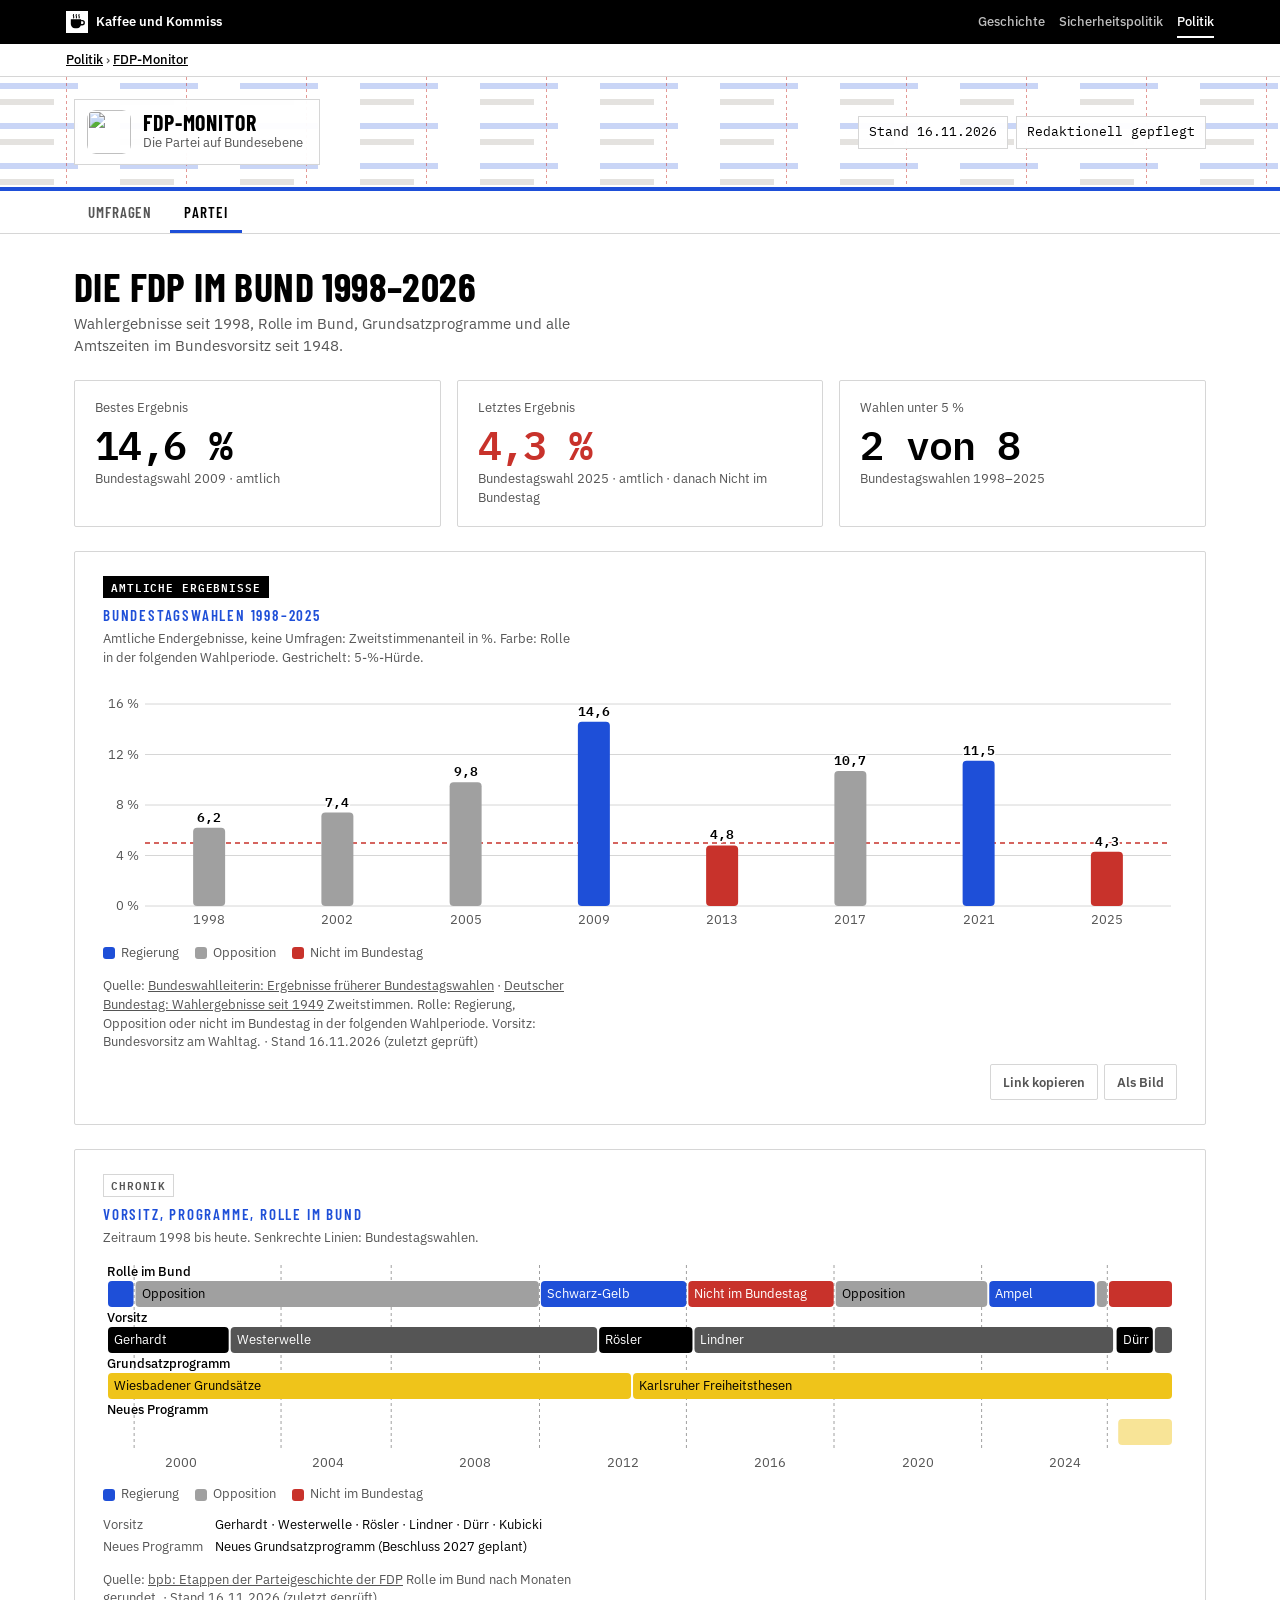
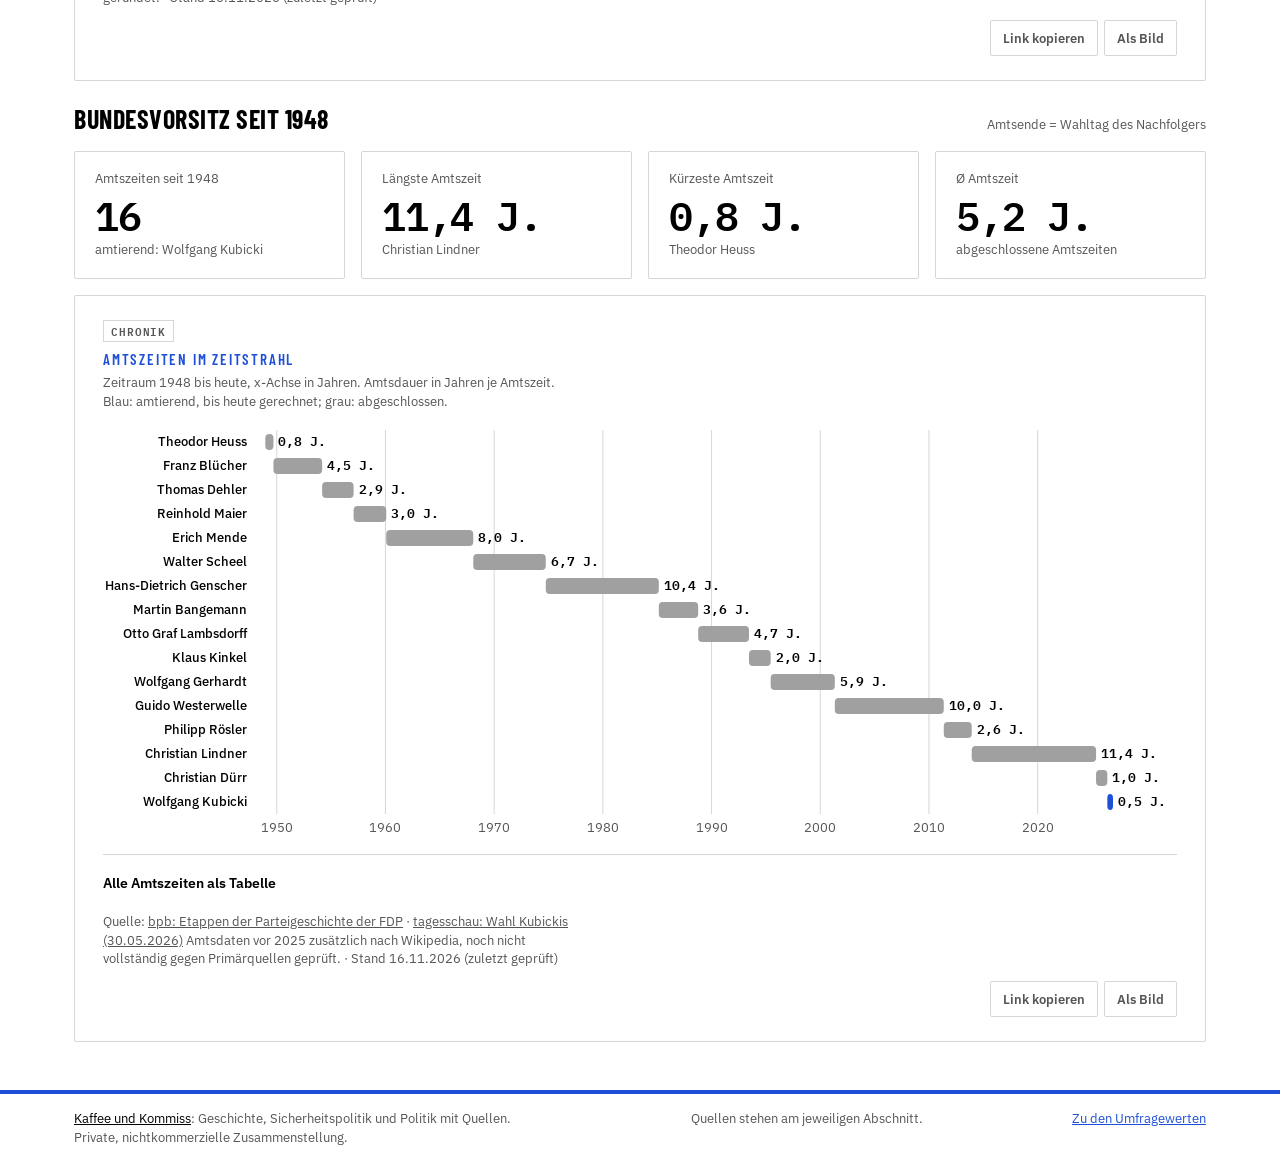
==== commit 9ffc446f: "Fußzeile/Untertitel: Reihenfolge Geschichte, Sicherheitspolitik, Politik wie Kopfleiste Co-Authored-" ====
--- a/partei.html
+++ b/partei.html
@@ -120,7 +120,7 @@
 
 <footer>
   <div class="wrap">
-    <p class="kk-satz"><a href="https://kaffeeundkommiss.github.io/">Kaffee und Kommiss</a>: Politik, Geschichte und Sicherheitspolitik mit Quellen. Private, nichtkommerzielle Zusammenstellung.</p>
+    <p class="kk-satz"><a href="https://kaffeeundkommiss.github.io/">Kaffee und Kommiss</a>: Geschichte, Sicherheitspolitik und Politik mit Quellen. Private, nichtkommerzielle Zusammenstellung.</p>
     <span>Quellen stehen am jeweiligen Abschnitt.</span>
     <span><a href="index.html">Zu den Umfragewerten</a></span>
   </div>
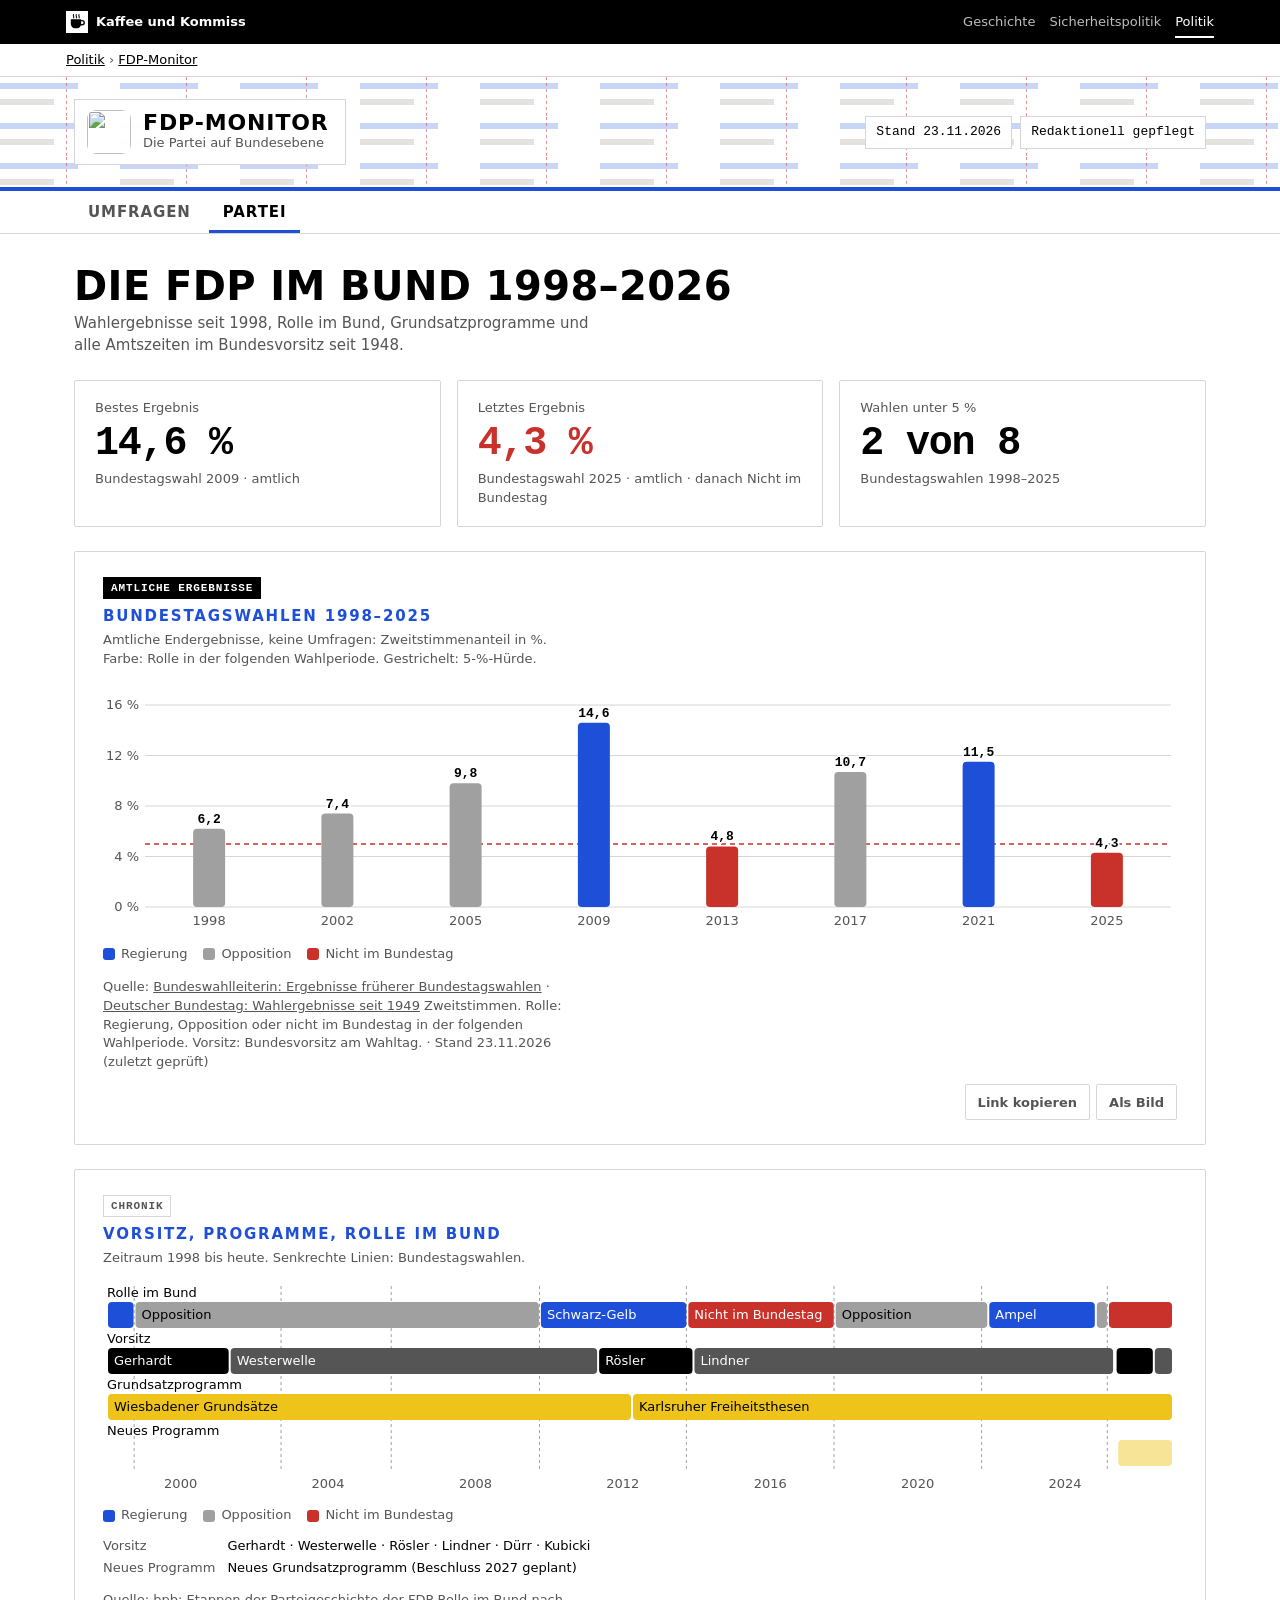
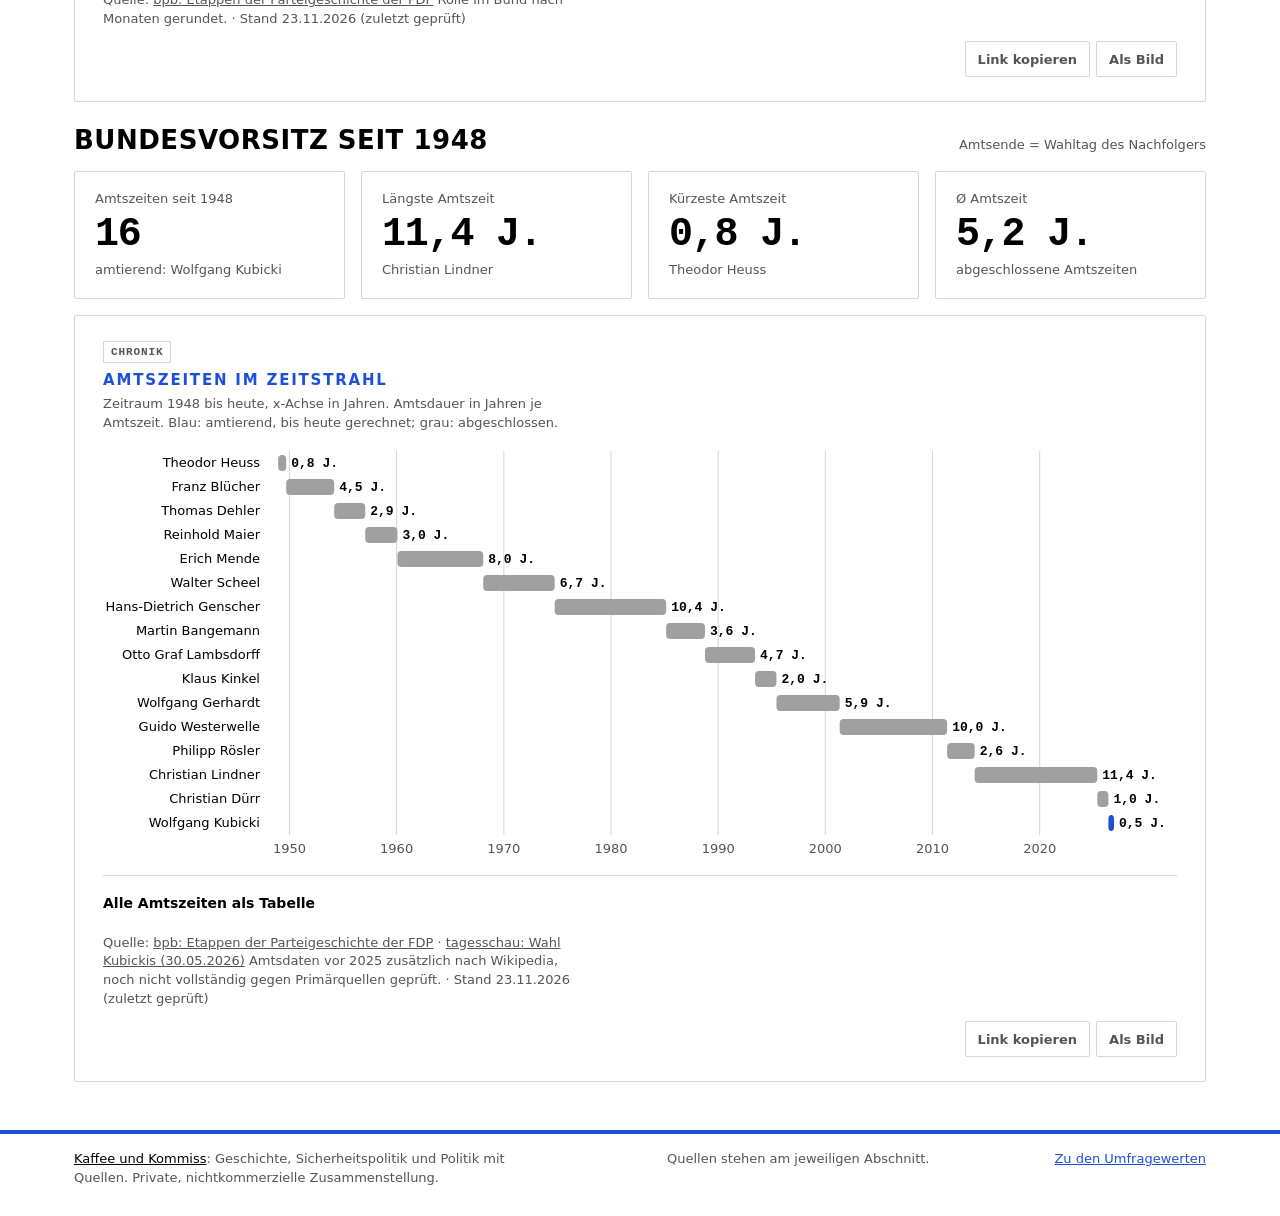
==== commit 8c06d66c: "Schriften von kaffeeundkommiss.github.io statt Google Fonts laden Google-Fonts-Links und preconnect " ====
--- a/partei.html
+++ b/partei.html
@@ -28,9 +28,7 @@
 <meta name="theme-color" content="#000000">
 <meta name="apple-mobile-web-app-title" content="FDP-Monitor">
 <meta name="apple-mobile-web-app-capable" content="yes">
-<link rel="preconnect" href="https://fonts.googleapis.com">
-<link rel="preconnect" href="https://fonts.gstatic.com" crossorigin>
-<link href="https://fonts.googleapis.com/css2?family=Barlow+Condensed:wght@500;600;700&family=IBM+Plex+Sans:wght@400;500;600;700&family=IBM+Plex+Mono:wght@400;500;600&display=swap" rel="stylesheet">
+<link rel="stylesheet" href="https://kaffeeundkommiss.github.io/schriften/schriften.css">
 <link rel="stylesheet" href="basis.css">
 <link rel="stylesheet" href="partei.css?v=2">
 <link rel="stylesheet" href="bereich.css?v=3">
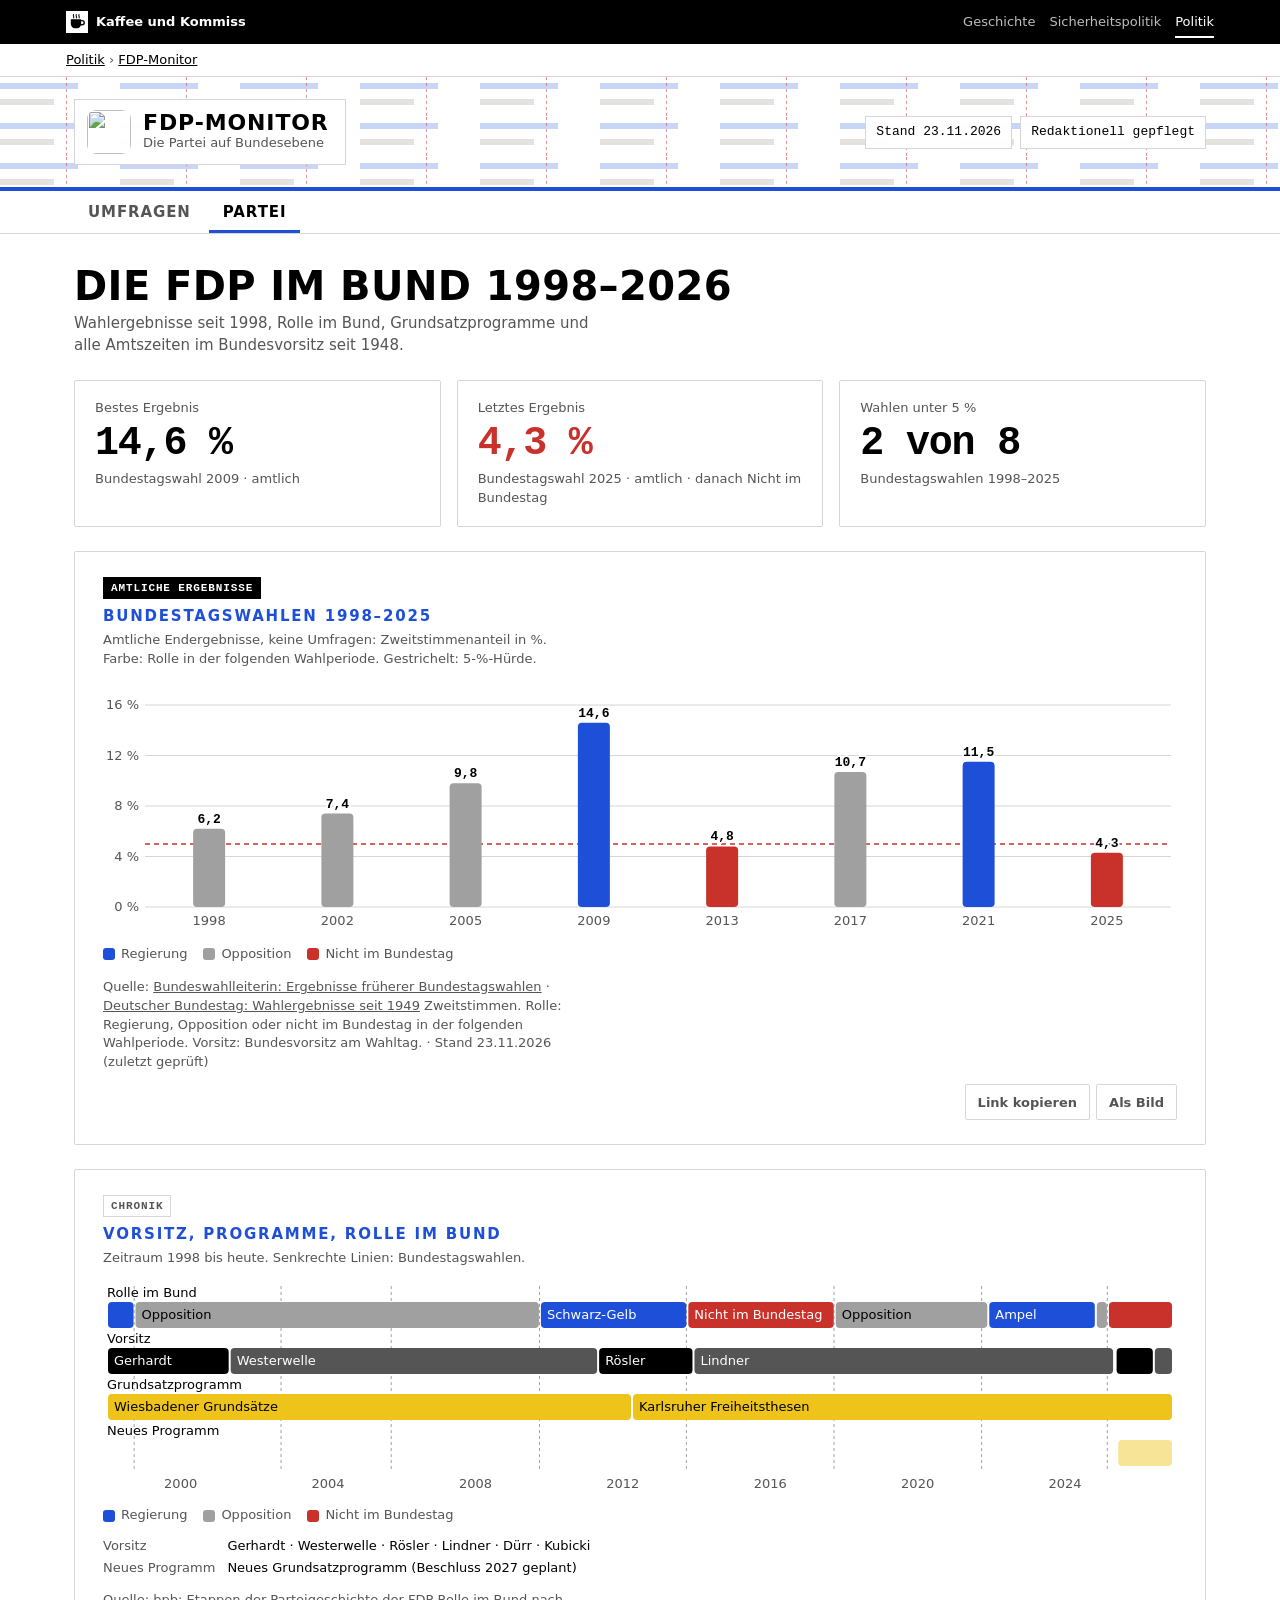
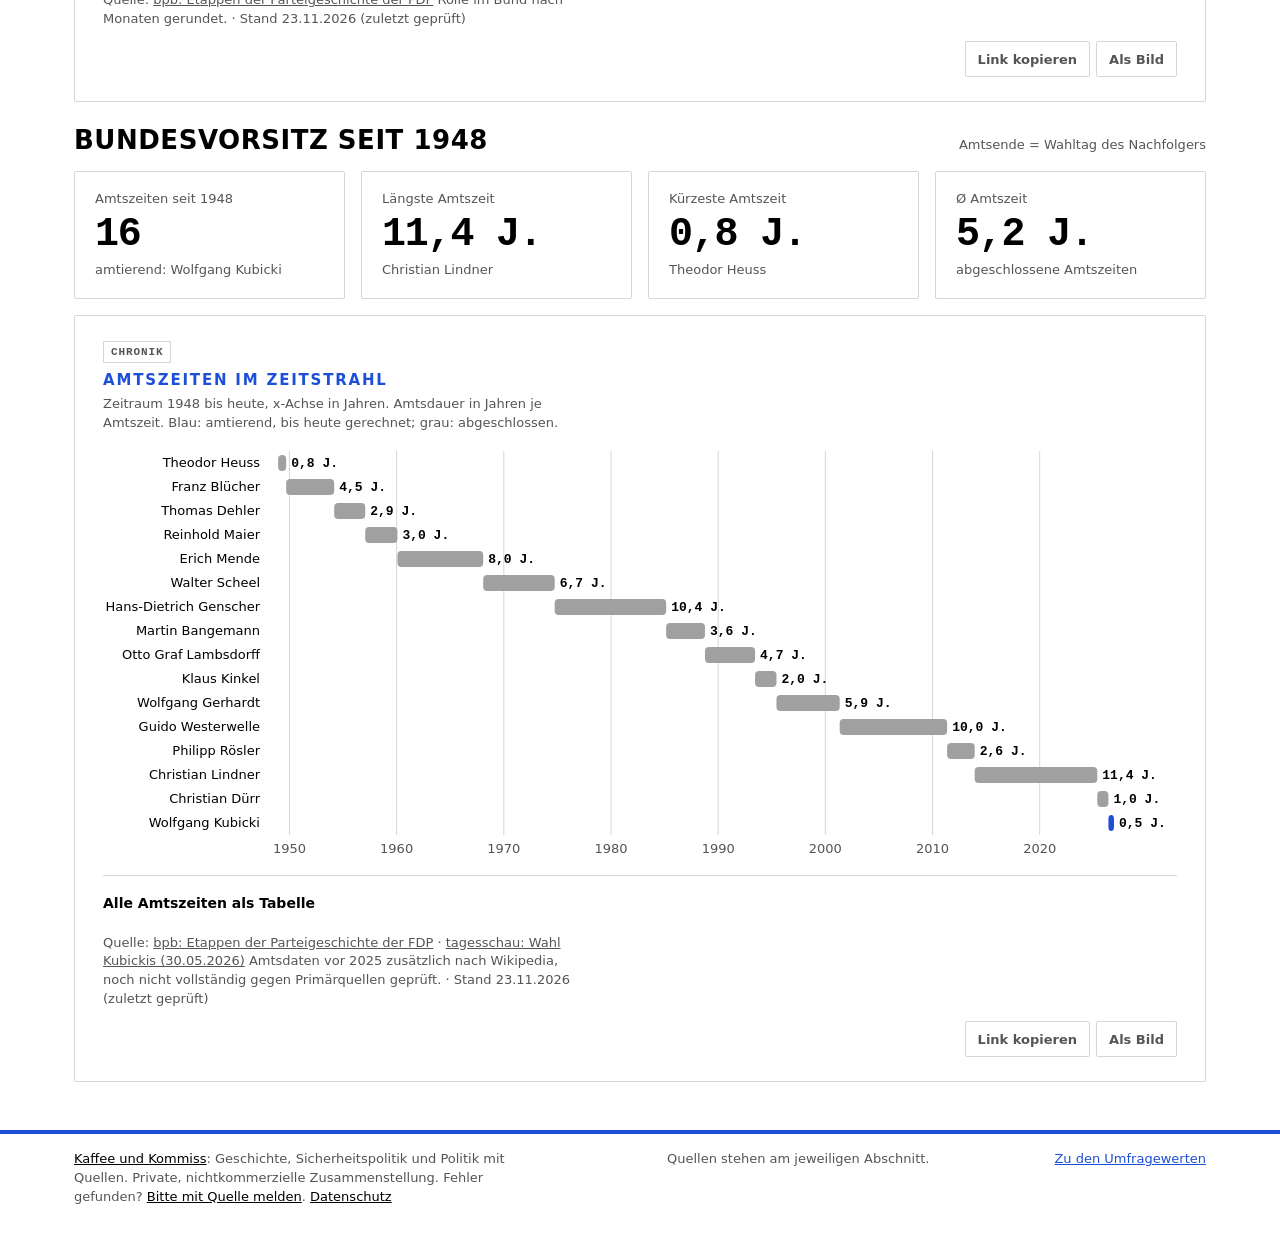
==== commit 23896e50: "Fußzeile: Meldeweg und Datenschutz verlinken „Bitte mit Quelle melden“ verweist auf https://kaffeeun" ====
--- a/partei.html
+++ b/partei.html
@@ -118,7 +118,7 @@
 
 <footer>
   <div class="wrap">
-    <p class="kk-satz"><a href="https://kaffeeundkommiss.github.io/">Kaffee und Kommiss</a>: Geschichte, Sicherheitspolitik und Politik mit Quellen. Private, nichtkommerzielle Zusammenstellung.</p>
+    <p class="kk-satz"><a href="https://kaffeeundkommiss.github.io/">Kaffee und Kommiss</a>: Geschichte, Sicherheitspolitik und Politik mit Quellen. Private, nichtkommerzielle Zusammenstellung. Fehler gefunden? <a href="https://kaffeeundkommiss.github.io/kontakt/">Bitte mit Quelle melden</a>. <a href="https://kaffeeundkommiss.github.io/kontakt/#datenschutz">Datenschutz</a></p>
     <span>Quellen stehen am jeweiligen Abschnitt.</span>
     <span><a href="index.html">Zu den Umfragewerten</a></span>
   </div>
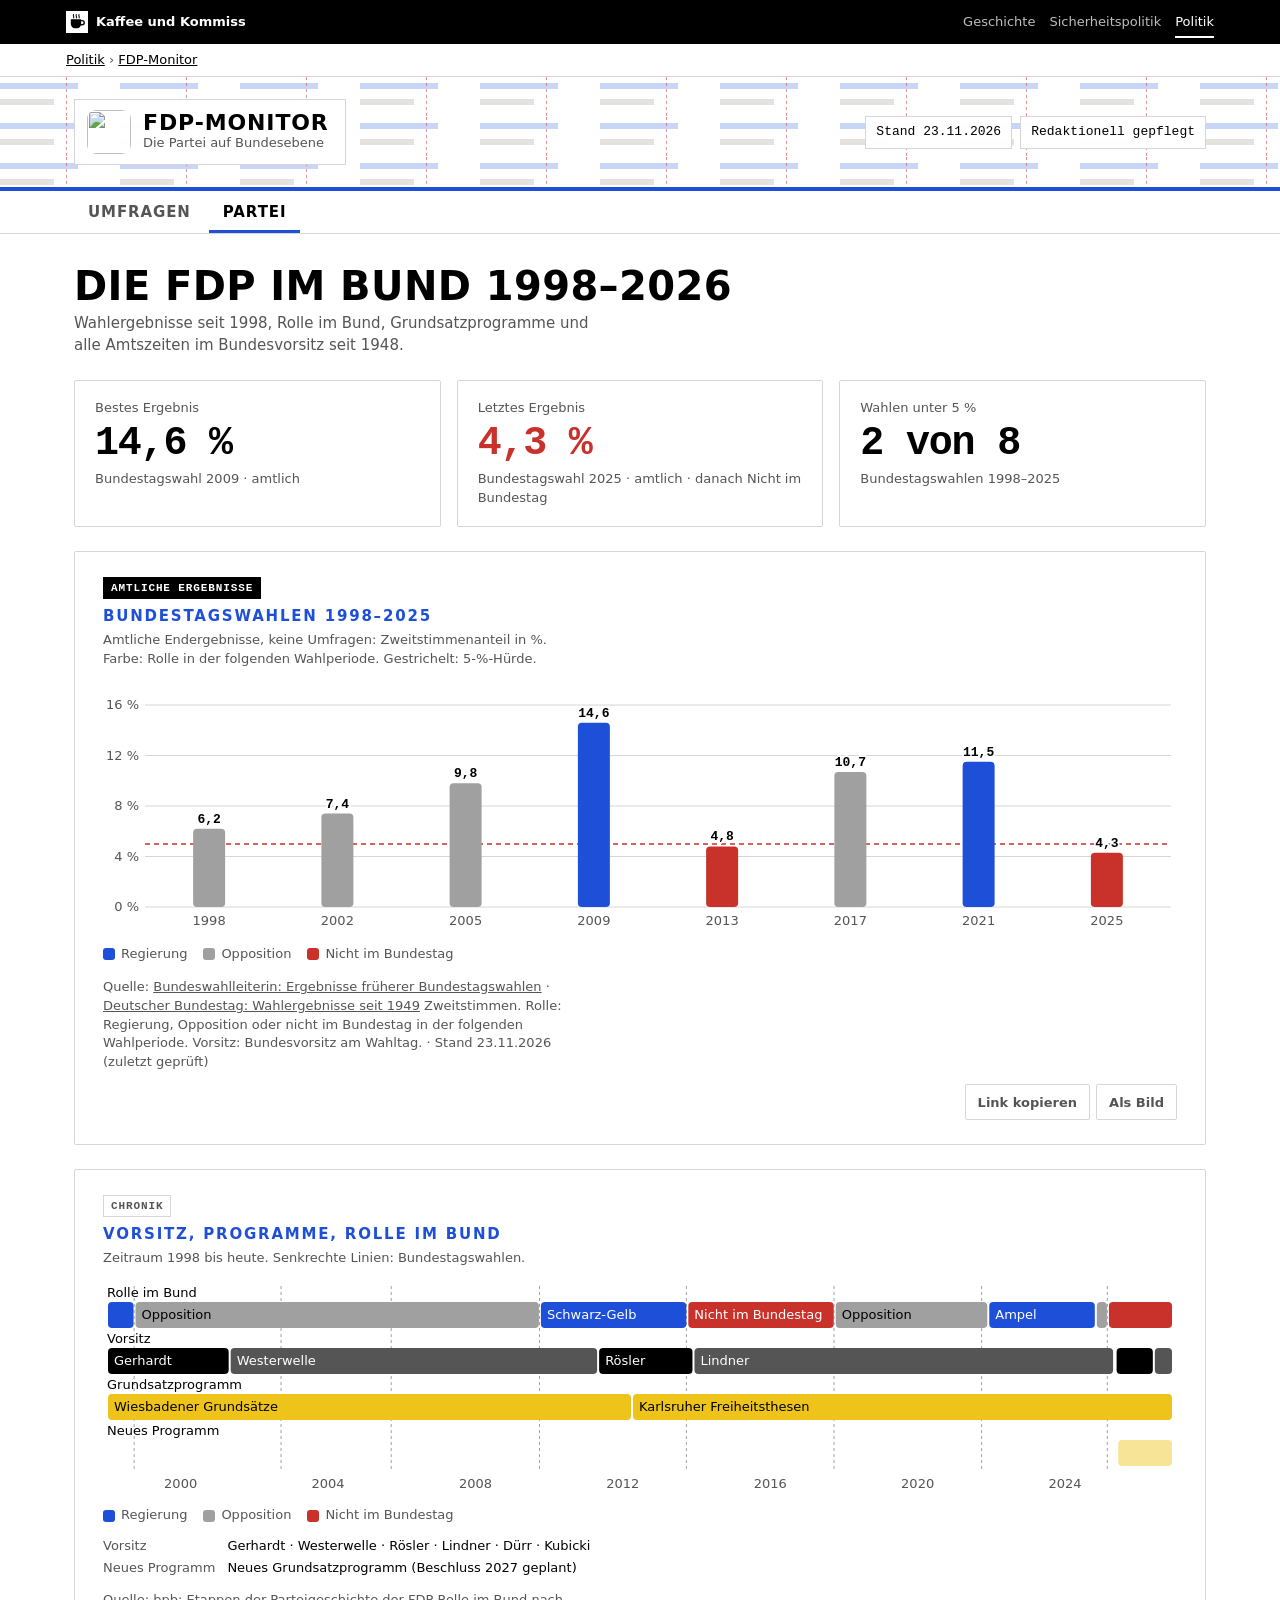
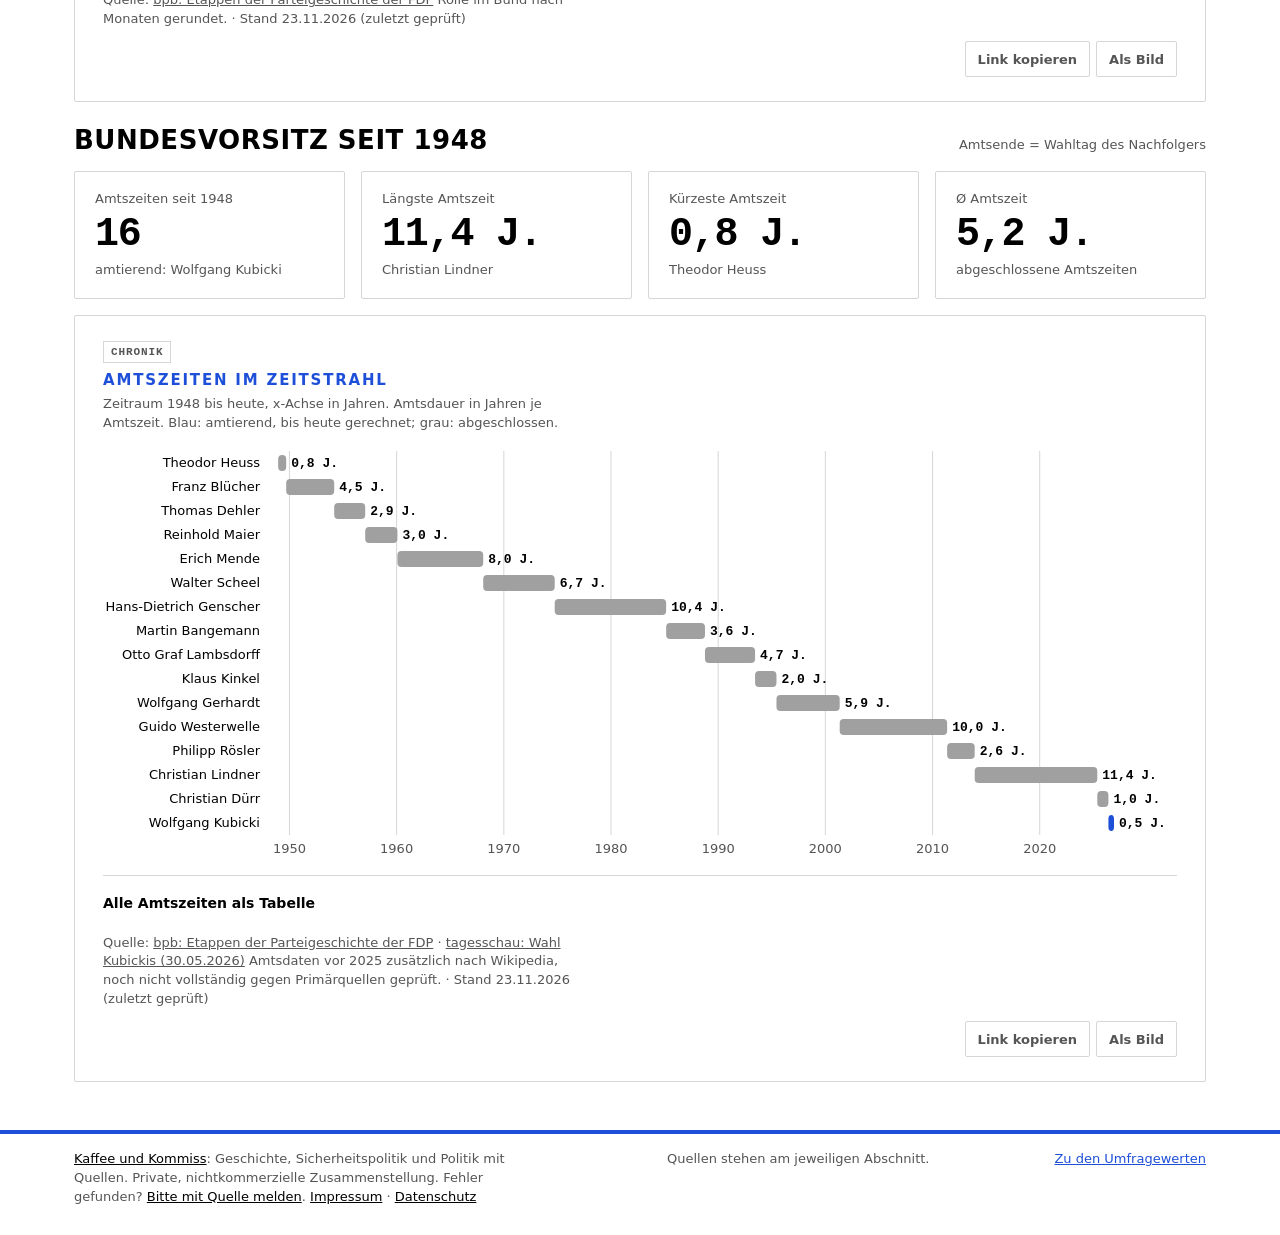
==== commit 13eeaad7: "Fußzeile: Link Impressum ergänzen Co-Authored-By: Claude Opus 5.5 <noreply@anthropic.com> Claude-Ses" ====
--- a/partei.html
+++ b/partei.html
@@ -118,7 +118,7 @@
 
 <footer>
   <div class="wrap">
-    <p class="kk-satz"><a href="https://kaffeeundkommiss.github.io/">Kaffee und Kommiss</a>: Geschichte, Sicherheitspolitik und Politik mit Quellen. Private, nichtkommerzielle Zusammenstellung. Fehler gefunden? <a href="https://kaffeeundkommiss.github.io/kontakt/">Bitte mit Quelle melden</a>. <a href="https://kaffeeundkommiss.github.io/kontakt/#datenschutz">Datenschutz</a></p>
+    <p class="kk-satz"><a href="https://kaffeeundkommiss.github.io/">Kaffee und Kommiss</a>: Geschichte, Sicherheitspolitik und Politik mit Quellen. Private, nichtkommerzielle Zusammenstellung. Fehler gefunden? <a href="https://kaffeeundkommiss.github.io/kontakt/">Bitte mit Quelle melden</a>. <a href="https://kaffeeundkommiss.github.io/kontakt/#impressum">Impressum</a> · <a href="https://kaffeeundkommiss.github.io/kontakt/#datenschutz">Datenschutz</a></p>
     <span>Quellen stehen am jeweiligen Abschnitt.</span>
     <span><a href="index.html">Zu den Umfragewerten</a></span>
   </div>
